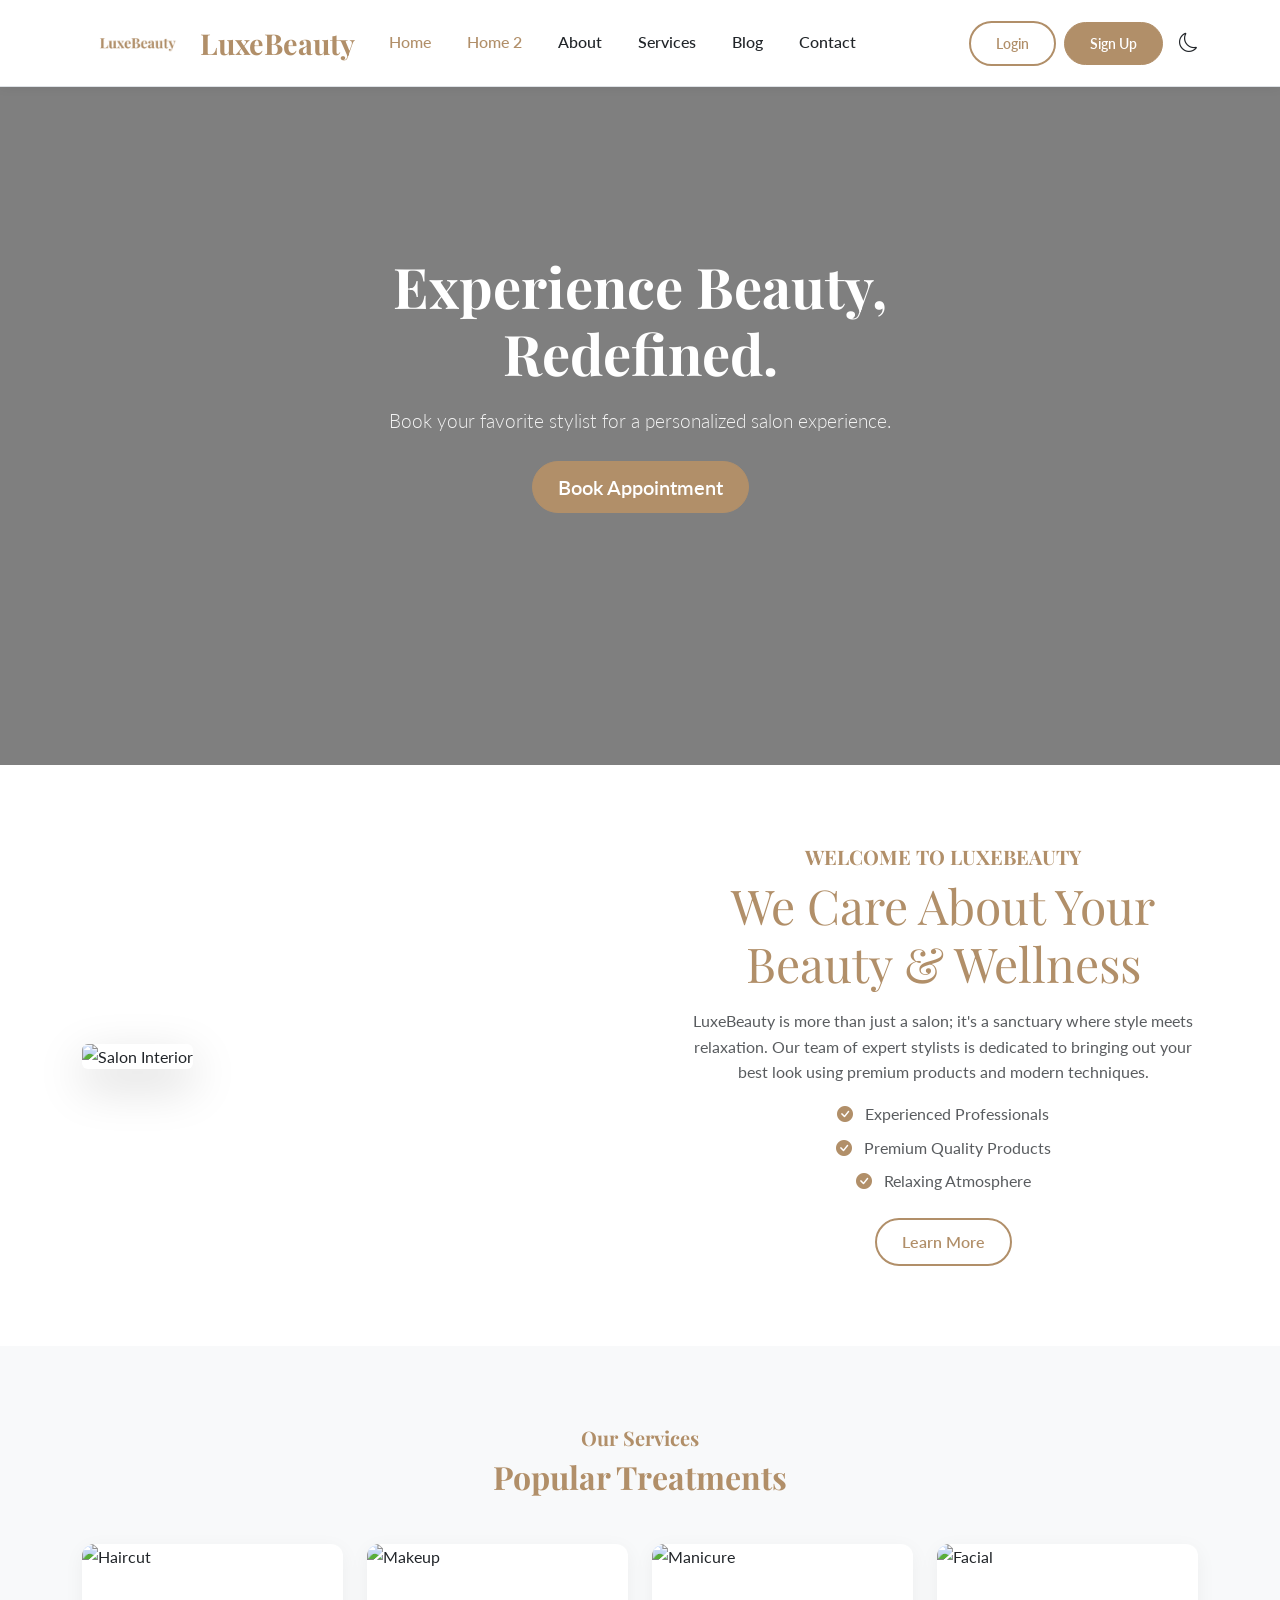
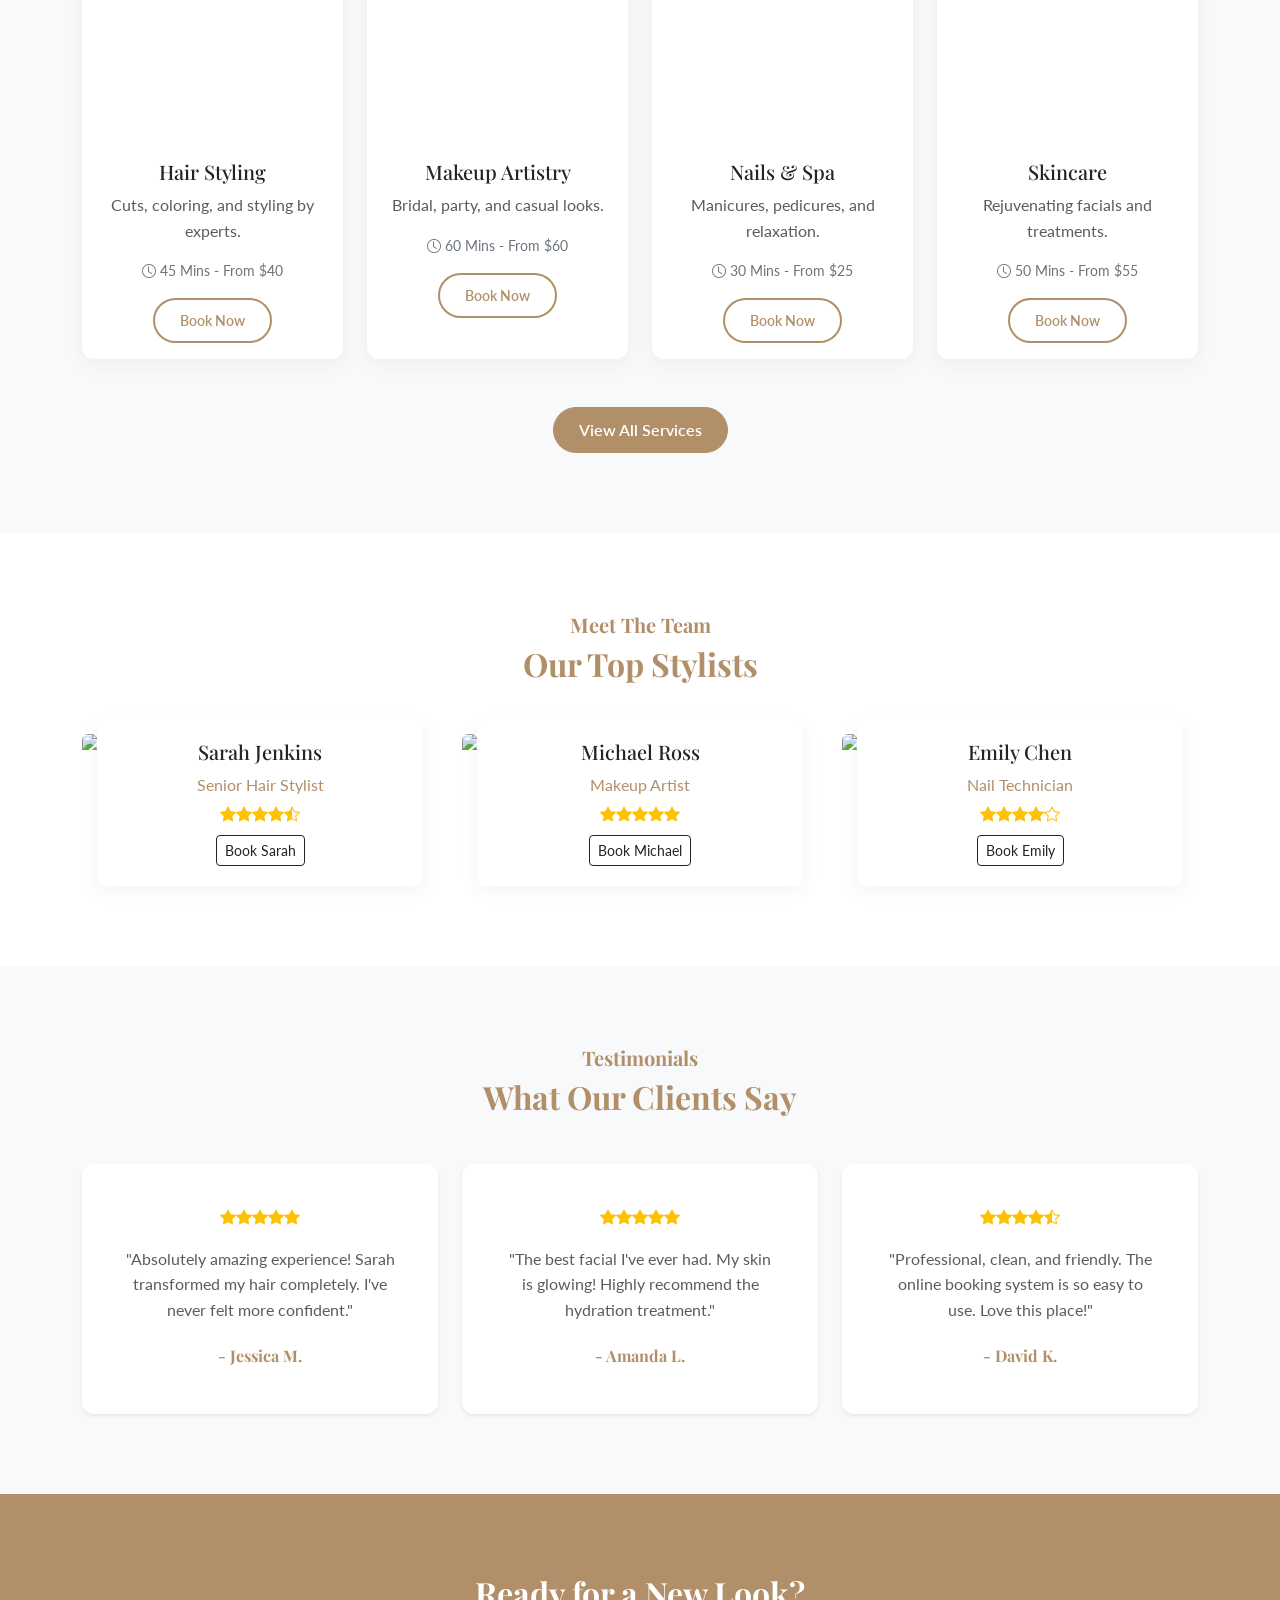
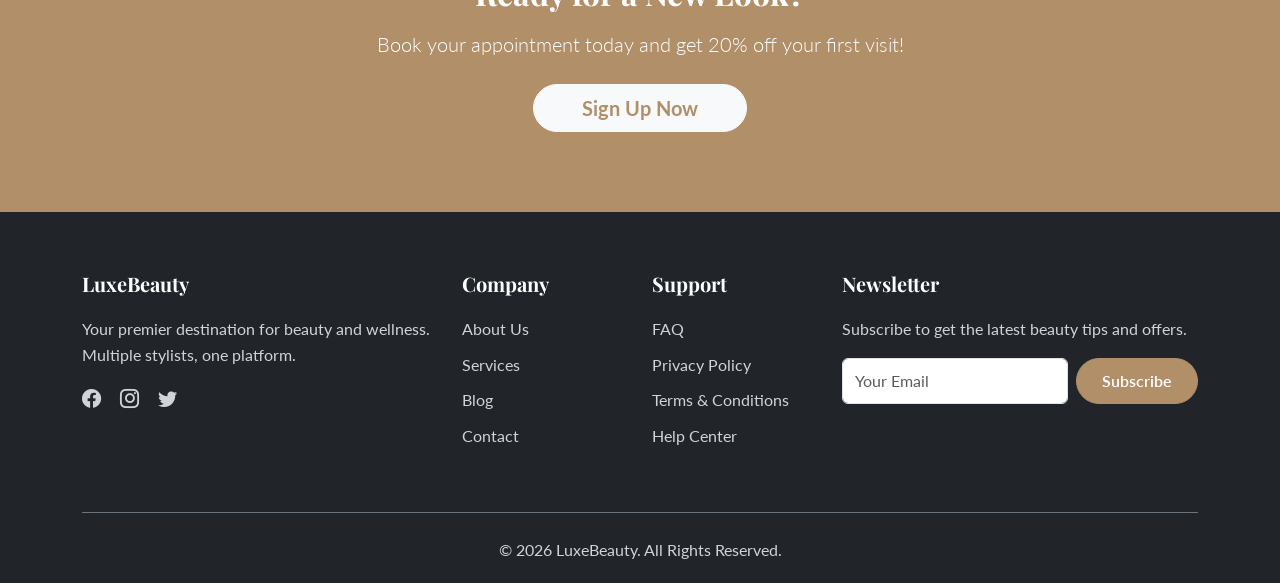
==== index.html @ 9645aebc "Initial commit" ====
<!DOCTYPE html>
<html lang="en">

<head>
    <meta charset="UTF-8">
    <meta name="viewport" content="width=device-width, initial-scale=1.0">
    <title>LuxeBeauty - Modern Salon & Multi-Stylist Platform</title>
    <!-- Bootstrap 5 CSS -->
    <link href="https://cdn.jsdelivr.net/npm/bootstrap@5.3.0/dist/css/bootstrap.min.css" rel="stylesheet">
    <!-- Bootstrap Icons -->
    <link rel="stylesheet" href="https://cdn.jsdelivr.net/npm/bootstrap-icons@1.10.5/font/bootstrap-icons.css">
    <!-- Google Fonts -->
    <link
        href="https://fonts.googleapis.com/css2?family=Lato:wght@300;400;700&family=Playfair+Display:wght@400;700&display=swap"
        rel="stylesheet">
    <link rel="icon" href="assets/images/logo.png" type="image/png">
    <!-- Custom CSS -->
    <link rel="stylesheet" href="assets/css/style.css">
</head>

<body>

    <!-- Header -->
    <header>
        <nav class="navbar navbar-expand-lg fixed-top bg-white border-bottom">
            <div class="container">
                <a class="navbar-brand d-flex align-items-center" href="index.html">
                    <img src="assets/images/logo.png" alt="LuxeBeauty" height="40" class="me-2">
                    <span>LuxeBeauty</span>
                </a>
                <button class="navbar-toggler ms-auto" type="button" data-bs-toggle="offcanvas"
                    data-bs-target="#offcanvasNavbar" aria-controls="offcanvasNavbar">
                    <span class="navbar-toggler-icon"></span>
                </button>
                <div class="offcanvas offcanvas-end" tabindex="-1" id="offcanvasNavbar"
                    aria-labelledby="offcanvasNavbarLabel">
                    <div class="offcanvas-header">
                        <h5 class="offcanvas-title" id="offcanvasNavbarLabel">Menu</h5>
                        <button type="button" class="btn-close" data-bs-dismiss="offcanvas" aria-label="Close"></button>
                    </div>
                    <div class="offcanvas-body">
                        <ul class="navbar-nav me-auto mb-2 mb-lg-0">
                            <li class="nav-item"><a class="nav-link active" href="index.html">Home</a></li>
                            <li class="nav-item"><a class="nav-link active" href="home-2.html">Home 2</a></li>

                            <li class="nav-item"><a class="nav-link" href="about.html">About</a></li>
                            <li class="nav-item"><a class="nav-link" href="services.html">Services</a></li>
                            <li class="nav-item"><a class="nav-link" href="blog.html">Blog</a></li>
                            <li class="nav-item"><a class="nav-link" href="contact.html">Contact</a></li>
                        </ul>
                        <div class="d-flex align-items-center">
                            <a href="login.html" class="btn btn-outline-custom me-2 btn-sm">Login</a>
                            <a href="register.html" class="btn btn-primary-custom btn-sm">Sign Up</a>
                            <div class="theme-switch ms-3" title="Toggle Theme">
                                <i class="bi bi-moon"></i>
                            </div>
                        </div>
                    </div>
                </div>
            </div>
        </nav>
    </header>

    <!-- Hero Section -->
    <section class="hero d-flex align-items-center">
        <div class="container hero-content text-center">
            <h1>Experience Beauty, <br> Redefined.</h1>
            <p class="lead mb-4">Book your favorite stylist for a personalized salon experience.</p>
            <a href="services.html" class="btn btn-primary-custom btn-lg">Book Appointment</a>
        </div>
    </section>

    <!-- Intro Section -->
    <section class="section-padding">
        <div class="container">
            <div class="row align-items-center">
                <div class="col-lg-6 mb-4 mb-lg-0">
                    <img src="https://images.unsplash.com/photo-1560066984-138dadb4c035?ixlib=rb-4.0.3&auto=format&fit=crop&w=800&q=80"
                        alt="Salon Interior" class="img-fluid rounded shadow-lg">
                </div>
                <div class="col-lg-6 ps-lg-5 text-center">
                    <h5 class="text-uppercase text-primary-custom letter-spacing-2">Welcome to LuxeBeauty</h5>
                    <h2 class="display-5 mb-3">We Care About Your Beauty & Wellness</h2>
                    <p class="text-muted">LuxeBeauty is more than just a salon; it's a sanctuary where style meets
                        relaxation. Our team of expert stylists is dedicated to bringing out your best look using
                        premium products and modern techniques.</p>
                    <ul class="list-unstyled text-muted mb-4">
                        <li class="mb-2"><i class="bi bi-check-circle-fill text-primary-custom me-2"></i> Experienced
                            Professionals</li>
                        <li class="mb-2"><i class="bi bi-check-circle-fill text-primary-custom me-2"></i> Premium
                            Quality Products</li>
                        <li class="mb-2"><i class="bi bi-check-circle-fill text-primary-custom me-2"></i> Relaxing
                            Atmosphere</li>
                    </ul>
                    <a href="about.html" class="btn btn-outline-custom">Learn More</a>
                </div>
            </div>
        </div>
    </section>

    <!-- Popular Services -->
    <section class="section-padding bg-light">
        <div class="container">
            <div class="text-center mb-5">
                <h5 class="text-primary-custom">Our Services</h5>
                <h2>Popular Treatments</h2>
            </div>
            <div class="row g-4">
                <!-- Service 1 -->
                <div class="col-md-6 col-lg-3">
                    <div class="card h-100">
                        <img src="https://images.unsplash.com/photo-1562322140-8baeececf3df?ixlib=rb-4.0.3&auto=format&fit=crop&w=600&q=80"
                            class="card-img-top service-card-img" alt="Haircut">
                        <div class="card-body text-center">
                            <h4 class="card-title h5">Hair Styling</h4>
                            <p class="card-text text-muted">Cuts, coloring, and styling by experts.</p>
                            <p class="service-duration"><i class="bi bi-clock"></i> 45 Mins - From $40</p>
                            <a href="service-details.html" class="btn btn-sm btn-outline-custom">Book Now</a>
                        </div>
                    </div>
                </div>
                <!-- Service 2 -->
                <div class="col-md-6 col-lg-3">
                    <div class="card h-100">
                        <img src="https://images.unsplash.com/photo-1487412912498-0447578fcca8?ixlib=rb-4.0.3&auto=format&fit=crop&w=600&q=80"
                            class="card-img-top service-card-img" alt="Makeup">
                        <div class="card-body text-center">
                            <h4 class="card-title h5">Makeup Artistry</h4>
                            <p class="card-text text-muted">Bridal, party, and casual looks.</p>
                            <p class="service-duration"><i class="bi bi-clock"></i> 60 Mins - From $60</p>
                            <a href="service-details.html" class="btn btn-sm btn-outline-custom">Book Now</a>
                        </div>
                    </div>
                </div>
                <!-- Service 3 -->
                <div class="col-md-6 col-lg-3">
                    <div class="card h-100">
                        <img src="https://images.unsplash.com/photo-1610992015732-2449b76344bc?ixlib=rb-4.0.3&auto=format&fit=crop&w=600&q=80"
                            class="card-img-top service-card-img" alt="Manicure">
                        <div class="card-body text-center">
                            <h4 class="card-title h5">Nails & Spa</h4>
                            <p class="card-text text-muted">Manicures, pedicures, and relaxation.</p>
                            <p class="service-duration"><i class="bi bi-clock"></i> 30 Mins - From $25</p>
                            <a href="service-details.html" class="btn btn-sm btn-outline-custom">Book Now</a>
                        </div>
                    </div>
                </div>
                <!-- Service 4 -->
                <div class="col-md-6 col-lg-3">
                    <div class="card h-100">
                        <img src="https://images.unsplash.com/photo-1570172619644-dfd03ed5d881?ixlib=rb-4.0.3&auto=format&fit=crop&w=600&q=80"
                            class="card-img-top service-card-img" alt="Facial">
                        <div class="card-body text-center">
                            <h4 class="card-title h5">Skincare</h4>
                            <p class="card-text text-muted">Rejuvenating facials and treatments.</p>
                            <p class="service-duration"><i class="bi bi-clock"></i> 50 Mins - From $55</p>
                            <a href="service-details.html" class="btn btn-sm btn-outline-custom">Book Now</a>
                        </div>
                    </div>
                </div>
            </div>
            <div class="text-center mt-5">
                <a href="services.html" class="btn btn-primary-custom">View All Services</a>
            </div>
        </div>
    </section>

    <!-- Featured Stylists -->
    <section class="section-padding">
        <div class="container">
            <div class="text-center mb-5">
                <h5 class="text-primary-custom">Meet The Team</h5>
                <h2>Our Top Stylists</h2>
            </div>
            <div class="row g-4">
                <!-- Stylist 1 -->
                <div class="col-md-6 col-lg-4">
                    <div class="stylist-card">
                        <img src="https://images.unsplash.com/photo-1580618672591-eb180b1a973f?ixlib=rb-4.0.3&auto=format&fit=crop&w=600&q=80"
                            alt="Stylist 1" class="rounded">
                        <div class="stylist-overlay text-center">
                            <h4 class="h5">Sarah Jenkins</h4>
                            <p class="text-primary-custom mb-1">Senior Hair Stylist</p>
                            <div class="mb-2 text-warning">
                                <i class="bi bi-star-fill"></i><i class="bi bi-star-fill"></i><i
                                    class="bi bi-star-fill"></i><i class="bi bi-star-fill"></i><i
                                    class="bi bi-star-half"></i>
                            </div>
                            <a href="service-details.html" class="btn btn-sm btn-outline-dark">Book Sarah</a>
                        </div>
                    </div>
                </div>
                <!-- Stylist 2 -->
                <div class="col-md-6 col-lg-4">
                    <div class="stylist-card">
                        <img src="https://images.unsplash.com/photo-1595152772835-219674b2a8a6?ixlib=rb-4.0.3&auto=format&fit=crop&w=600&q=80"
                            alt="Stylist 2" class="rounded">
                        <div class="stylist-overlay text-center">
                            <h4 class="h5">Michael Ross</h4>
                            <p class="text-primary-custom mb-1">Makeup Artist</p>
                            <div class="mb-2 text-warning">
                                <i class="bi bi-star-fill"></i><i class="bi bi-star-fill"></i><i
                                    class="bi bi-star-fill"></i><i class="bi bi-star-fill"></i><i
                                    class="bi bi-star-fill"></i>
                            </div>
                            <a href="service-details.html" class="btn btn-sm btn-outline-dark">Book Michael</a>
                        </div>
                    </div>
                </div>
                <!-- Stylist 3 -->
                <div class="col-md-6 col-lg-4">
                    <div class="stylist-card">
                        <img src="https://images.unsplash.com/photo-1573496359142-b8d87734a5a2?ixlib=rb-4.0.3&auto=format&fit=crop&w=600&q=80"
                            alt="Stylist 3" class="rounded">
                        <div class="stylist-overlay text-center">
                            <h4 class="h5">Emily Chen</h4>
                            <p class="text-primary-custom mb-1">Nail Technician</p>
                            <div class="mb-2 text-warning">
                                <i class="bi bi-star-fill"></i><i class="bi bi-star-fill"></i><i
                                    class="bi bi-star-fill"></i><i class="bi bi-star-fill"></i><i
                                    class="bi bi-star"></i>
                            </div>
                            <a href="service-details.html" class="btn btn-sm btn-outline-dark">Book Emily</a>
                        </div>
                    </div>
                </div>
            </div>
        </div>
    </section>

    <!-- Testimonials Section -->
    <section class="section-padding bg-light">
        <div class="container">
            <div class="text-center mb-5">
                <h5 class="text-primary-custom">Testimonials</h5>
                <h2>What Our Clients Say</h2>
            </div>
            <div class="row g-4 justify-content-center">
                <div class="col-md-4">
                    <div class="card p-4 h-100 text-center border-0 shadow-sm">
                        <div class="card-body">
                            <div class="mb-3 text-warning">
                                <i class="bi bi-star-fill"></i><i class="bi bi-star-fill"></i><i
                                    class="bi bi-star-fill"></i><i class="bi bi-star-fill"></i><i
                                    class="bi bi-star-fill"></i>
                            </div>
                            <p class="card-text text-muted mb-4">"Absolutely amazing experience! Sarah transformed my
                                hair completely. I've never felt more confident."</p>
                            <h6 class="fw-bold">- Jessica M.</h6>
                        </div>
                    </div>
                </div>
                <div class="col-md-4">
                    <div class="card p-4 h-100 text-center border-0 shadow-sm">
                        <div class="card-body">
                            <div class="mb-3 text-warning">
                                <i class="bi bi-star-fill"></i><i class="bi bi-star-fill"></i><i
                                    class="bi bi-star-fill"></i><i class="bi bi-star-fill"></i><i
                                    class="bi bi-star-fill"></i>
                            </div>
                            <p class="card-text text-muted mb-4">"The best facial I've ever had. My skin is glowing!
                                Highly recommend the hydration treatment."</p>
                            <h6 class="fw-bold">- Amanda L.</h6>
                        </div>
                    </div>
                </div>
                <div class="col-md-4">
                    <div class="card p-4 h-100 text-center border-0 shadow-sm">
                        <div class="card-body">
                            <div class="mb-3 text-warning">
                                <i class="bi bi-star-fill"></i><i class="bi bi-star-fill"></i><i
                                    class="bi bi-star-fill"></i><i class="bi bi-star-fill"></i><i
                                    class="bi bi-star-half"></i>
                            </div>
                            <p class="card-text text-muted mb-4">"Professional, clean, and friendly. The online booking
                                system is so easy to use. Love this place!"</p>
                            <h6 class="fw-bold">- David K.</h6>
                        </div>
                    </div>
                </div>
            </div>
        </div>
    </section>

    <!-- Call to Action -->
    <section class="section-padding bg-primary-custom text-white text-center">
        <div class="container">
            <h2 class="mb-3 text-white">Ready for a New Look?</h2>
            <p class="lead mb-4">Book your appointment today and get 20% off your first visit!</p>
            <a href="register.html" class="btn btn-light btn-lg rounded-pill px-5 text-primary-custom fw-bold">Sign Up
                Now</a>
        </div>
    </section>

    <!-- Footer -->
    <footer>
        <div class="container">
            <div class="row g-4">
                <div class="col-lg-4 col-md-6">
                    <h5 class="text-white">LuxeBeauty</h5>
                    <p>Your premier destination for beauty and wellness. Multiple stylists, one platform.</p>
                    <div class="social-icons mt-3">
                        <a href="#"><i class="bi bi-facebook"></i></a>
                        <a href="#"><i class="bi bi-instagram"></i></a>
                        <a href="#"><i class="bi bi-twitter"></i></a>
                    </div>
                </div>
                <div class="col-lg-2 col-md-6">
                    <h5 class="text-white">Company</h5>
                    <ul class="list-unstyled">
                        <li><a href="about.html">About Us</a></li>
                        <li><a href="services.html">Services</a></li>
                        <li><a href="blog.html">Blog</a></li>
                        <li><a href="contact.html">Contact</a></li>
                    </ul>
                </div>
                <div class="col-lg-2 col-md-6">
                    <h5 class="text-white">Support</h5>
                    <ul class="list-unstyled">
                        <li><a href="#">FAQ</a></li>
                        <li><a href="#">Privacy Policy</a></li>
                        <li><a href="#">Terms & Conditions</a></li>
                        <li><a href="#">Help Center</a></li>
                    </ul>
                </div>
                <div class="col-lg-4 col-md-6">
                    <h5 class="text-white">Newsletter</h5>
                    <p>Subscribe to get the latest beauty tips and offers.</p>
                    <form class="d-flex mt-3">
                        <input type="email" class="form-control me-2" placeholder="Your Email">
                        <button class="btn btn-primary-custom" type="submit">Subscribe</button>
                    </form>
                </div>
            </div>
            <div class="text-center mt-5 pt-4 border-top border-secondary">
                <p class="mb-0">&copy; 2026 LuxeBeauty. All Rights Reserved.</p>
            </div>
        </div>
    </footer>

    <!-- Bootstrap 5 JS Bundle -->
    <script src="https://cdn.jsdelivr.net/npm/bootstrap@5.3.0/dist/js/bootstrap.bundle.min.js"></script>
    <!-- Custom JS -->
    <script src="assets/js/main.js"></script>
</body>

</html>
---- assets/css/style.css ----
/* 
 * Beauty Salon - Multi-Stylist Website
 * Main Stylesheet
 * Colors: Primary #B18F69, Secondary #212529, Tertiary #F8F9FA
 */

:root {
    --primary-color: #B18F69;
    --primary-hover: #9c7b56;
    --secondary-color: #212529;
    --tertiary-color: #F8F9FA;
    --light-text: #f8f9fa;
    --dark-text: #212529;
    --body-bg: #ffffff;
    --card-bg: #ffffff;
    --border-color: #e9ecef;

    --font-heading: 'Playfair Display', serif;
    --font-body: 'Lato', sans-serif;

    --box-shadow: 0 5px 20px rgba(0, 0, 0, 0.05);
    --transition: all 0.3s ease;
}


[data-theme="dark"] {
    --secondary-color: #f8f9fa;
    /* Invert for text in dark mode if needed, or keep specific */
    --body-bg: #1a1a1a;
    --card-bg: #2c2c2c;
    --dark-text: #f8f9fa;
    --tertiary-color: #2c2c2c;
    --border-color: #444;
}

[data-theme="dark"] .navbar {
    background-color: var(--body-bg) !important;
    border-color: var(--border-color) !important;
}

[data-theme="dark"] .text-muted {
    color: #adb5bd !important;
}

[data-theme="dark"] .bg-light {
    background-color: #2c2c2c !important;
}

[data-theme="dark"] .btn-outline-dark {
    color: #f8f9fa;
    border-color: #f8f9fa;
}

[data-theme="dark"] .btn-outline-dark:hover {
    background-color: #f8f9fa;
    color: #212529;
}

[data-theme="dark"] .card {
    background-color: #2c2c2c;
    border: 1px solid #444;
}

[data-theme="dark"] .badge.bg-light {
    background-color: #444 !important;
    color: #f8f9fa !important;
}

[data-theme="dark"] .nav-pills .nav-link:not(.active) {
    color: #f8f9fa;
}

[data-theme="dark"] .text-dark {
    color: #f8f9fa !important;
}


/* General Reset & Typography */
body {
    font-family: var(--font-body);
    color: var(--dark-text);
    background-color: var(--body-bg);
    line-height: 1.6;
    transition: var(--transition);
}

h1,
h2,
h3,
h4,
h5,
h6 {
    font-family: var(--font-heading);
    color: var(--primary-color);
    font-weight: 700;
}

a {
    text-decoration: none;
    color: inherit;
    transition: var(--transition);
}

a:hover {
    color: var(--primary-color);
}

/* Helper Classes */
.cursor-pointer {
    cursor: pointer;
}

.text-primary-custom {
    color: var(--primary-color) !important;
}

.bg-primary-custom {
    background-color: var(--primary-color) !important;
    color: white;
}

.btn-primary-custom {
    background-color: var(--primary-color);
    border-color: var(--primary-color);
    color: white;
    padding: 10px 25px;
    border-radius: 50px;
    /* Pill shape */
    font-weight: 600;
}

.btn-primary-custom:hover {
    background-color: var(--primary-hover);
    border-color: var(--primary-hover);
    color: white;
}

.btn-outline-custom {
    border: 2px solid var(--primary-color);
    color: var(--primary-color);
    padding: 10px 25px;
    border-radius: 50px;
    font-weight: 600;
    background: transparent;
}

.btn-outline-custom:hover {
    background-color: var(--primary-color);
    color: white;
}

.section-padding {
    padding: 80px 0;
}

.card {
    border: none;
    background-color: var(--card-bg);
    box-shadow: var(--box-shadow);
    transition: var(--transition);
    border-radius: 12px;
    overflow: hidden;
}

.card:hover {
    transform: translateY(-5px);
}

/* Header & Navbar */
.navbar {
    background-color: var(--body-bg);
    box-shadow: 0 2px 10px rgba(0, 0, 0, 0.05);
    padding: 15px 0;
}

.navbar-brand {
    font-family: var(--font-heading);
    font-size: 1.8rem;
    font-weight: bold;
    color: var(--primary-color) !important;
}

.nav-link {
    font-weight: 500;
    color: var(--dark-text) !important;
    margin: 0 10px;
}

.nav-link:hover,
.nav-link.active {
    color: var(--primary-color) !important;
}

/* Theme Toggle */
.theme-switch {
    cursor: pointer;
    font-size: 1.2rem;
    margin-left: 15px;
    color: var(--dark-text);
}

/* Hero Section */
.hero {
    position: relative;
    background: url('../images/hero-bg-placeholder.jpg') no-repeat center center/cover;
    height: 85vh;
    /* Large hero */
    display: flex;
    align-items: center;
    color: white;
}

.hero::before {
    content: '';
    position: absolute;
    top: 0;
    left: 0;
    right: 0;
    bottom: 0;
    background: rgba(0, 0, 0, 0.5);
    /* Overlay */
}

.hero-content {
    position: relative;
    z-index: 1;
}

.hero h1 {
    color: white;
    font-size: 3.5rem;
    margin-bottom: 20px;
}

.hero p {
    font-size: 1.2rem;
    margin-bottom: 30px;
    opacity: 0.9;
}

/* Services Section */
.service-card-img {
    height: 200px;
    object-fit: cover;
}

.service-duration {
    font-size: 0.9rem;
    color: #6c757d;
}

/* Stylist Card */
.stylist-card img {
    height: 300px;
    object-fit: cover;
    width: 100%;
}

.stylist-overlay {
    background: var(--body-bg);
    padding: 20px;
    text-align: center;
    margin-top: -40px;
    margin-left: 15px;
    margin-right: 15px;
    position: relative;
    border-radius: 8px;
    box-shadow: var(--box-shadow);
}

/* Footer */
footer {
    background-color: #212529;
    /* Always dark for footer */
    color: #ced4da;
    padding-top: 60px;
    padding-bottom: 20px;
}

footer h5 {
    color: white;
    margin-bottom: 20px;
}

footer a {
    color: #ced4da;
    margin-bottom: 10px;
    display: block;
}

footer a:hover {
    color: var(--primary-color);
    text-decoration: none;
}

.social-icons a {
    display: inline-block;
    margin-right: 15px;
    font-size: 1.2rem;
}

/* Dashboard Sidebar */
#sidebar-wrapper {
    min-height: 100vh;
    margin-left: -15rem;
    transition: margin .25s ease-out;
    background: var(--secondary-color);
    /* Dark Sidebar */
}

#sidebar-wrapper .sidebar-heading {
    padding: 0.875rem 1.25rem;
    font-size: 1.2rem;
    color: white;
    font-family: var(--font-heading);
}

#sidebar-wrapper .list-group-item {
    background-color: transparent;
    border: none;
    color: rgba(255, 255, 255, 0.7);
}

#sidebar-wrapper .list-group-item:hover,
#sidebar-wrapper .list-group-item.active {
    color: white;
    background-color: rgba(255, 255, 255, 0.1);
}

#page-content-wrapper {
    min-width: 100vw;
}

body.sb-sidenav-toggled #sidebar-wrapper {
    margin-left: 0;
}

@media (min-width: 768px) {
    #sidebar-wrapper {
        margin-left: 0;
    }

    #page-content-wrapper {
        min-width: 0;
        width: 100%;
    }

    body.sb-sidenav-toggled #sidebar-wrapper {
        margin-left: -15rem;
    }
}

/* Responsive */
@media (max-width: 768px) {
    .hero h1 {
        font-size: 2.5rem;
    }

    .section-padding {
        padding: 50px 0;
    }
}
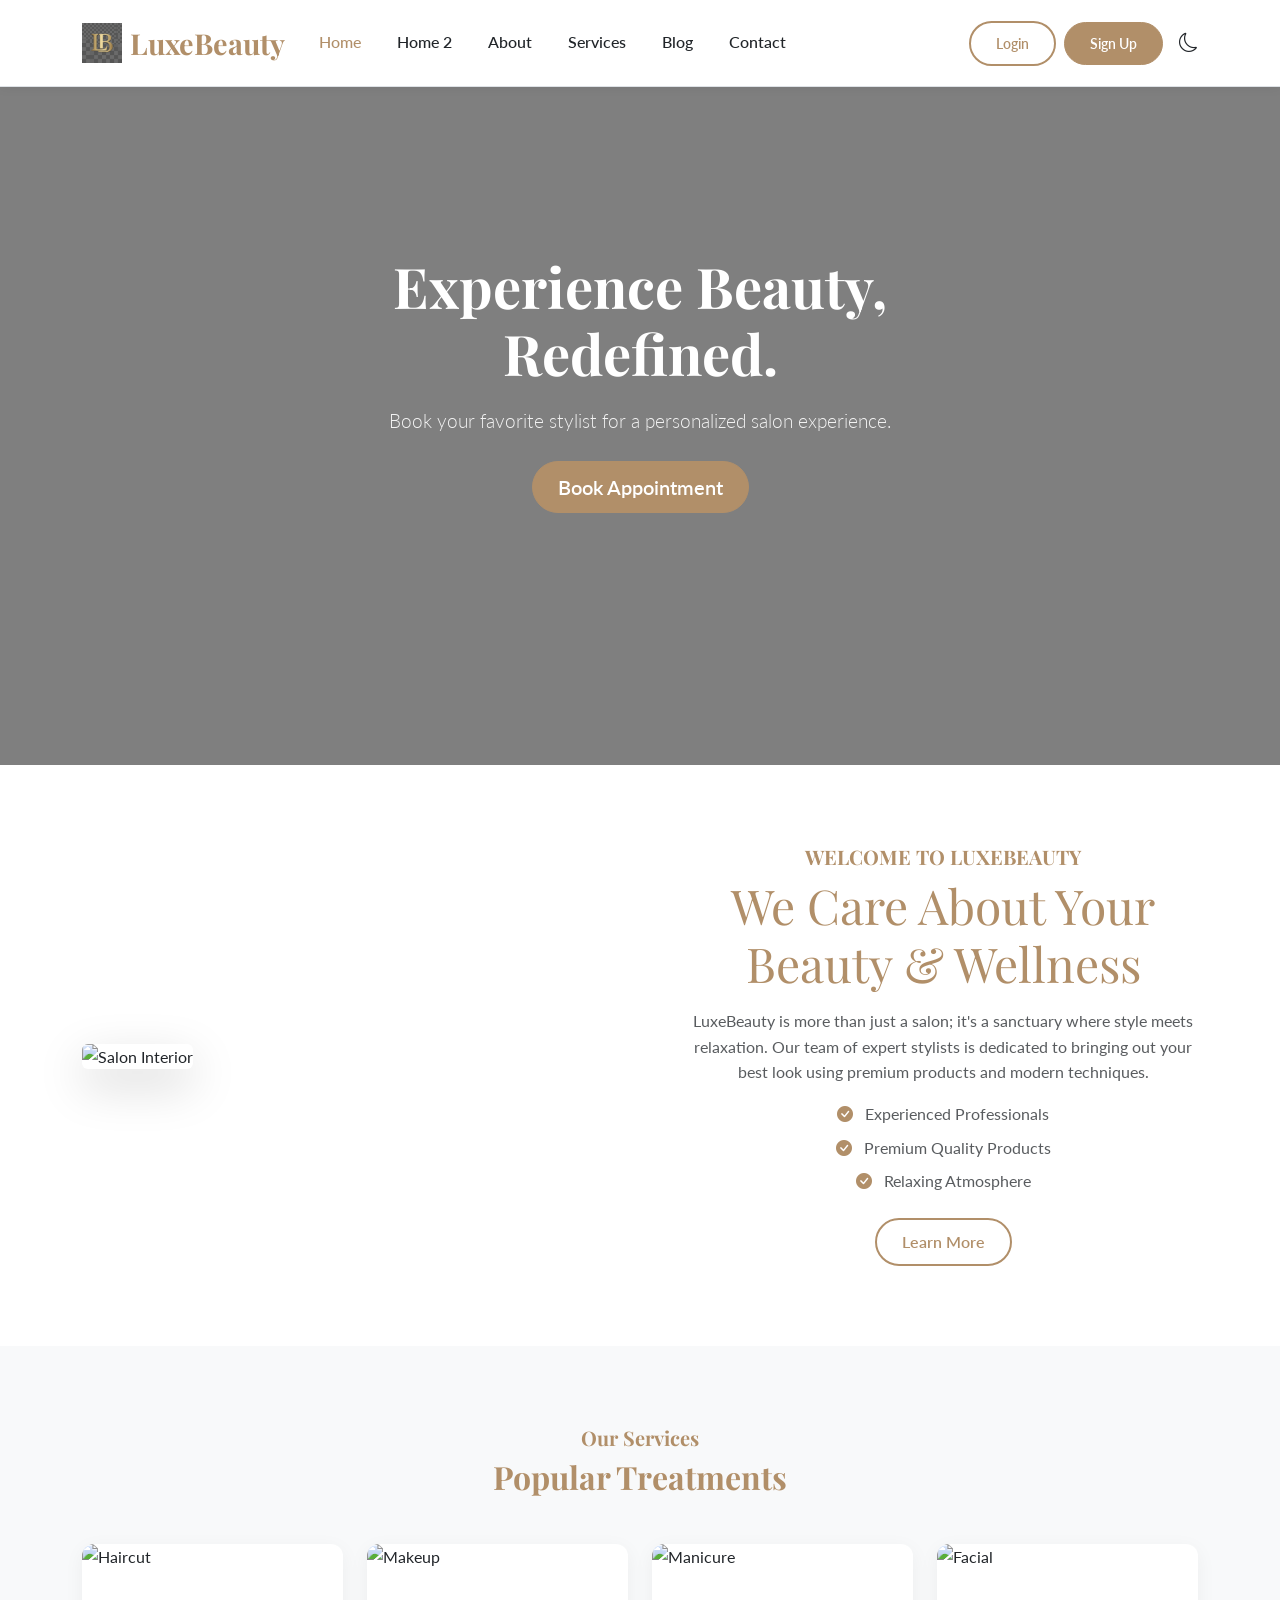
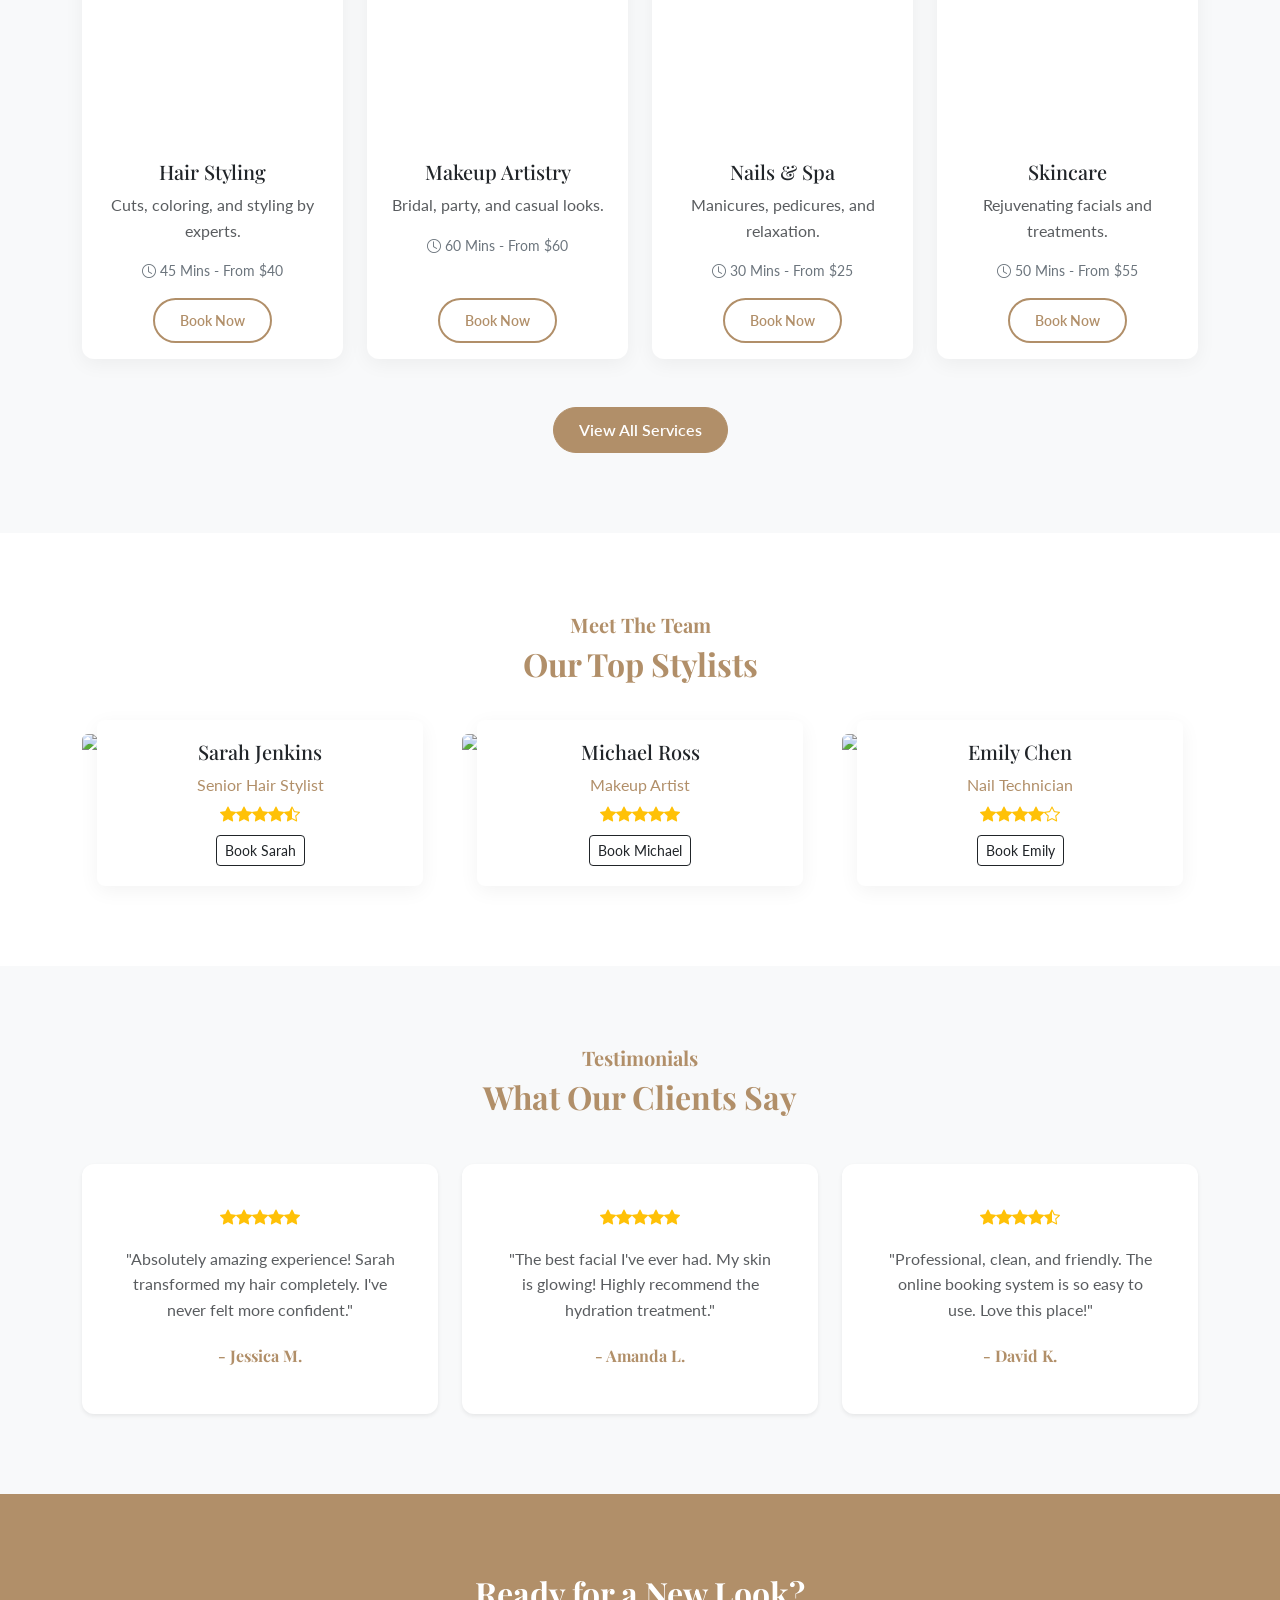
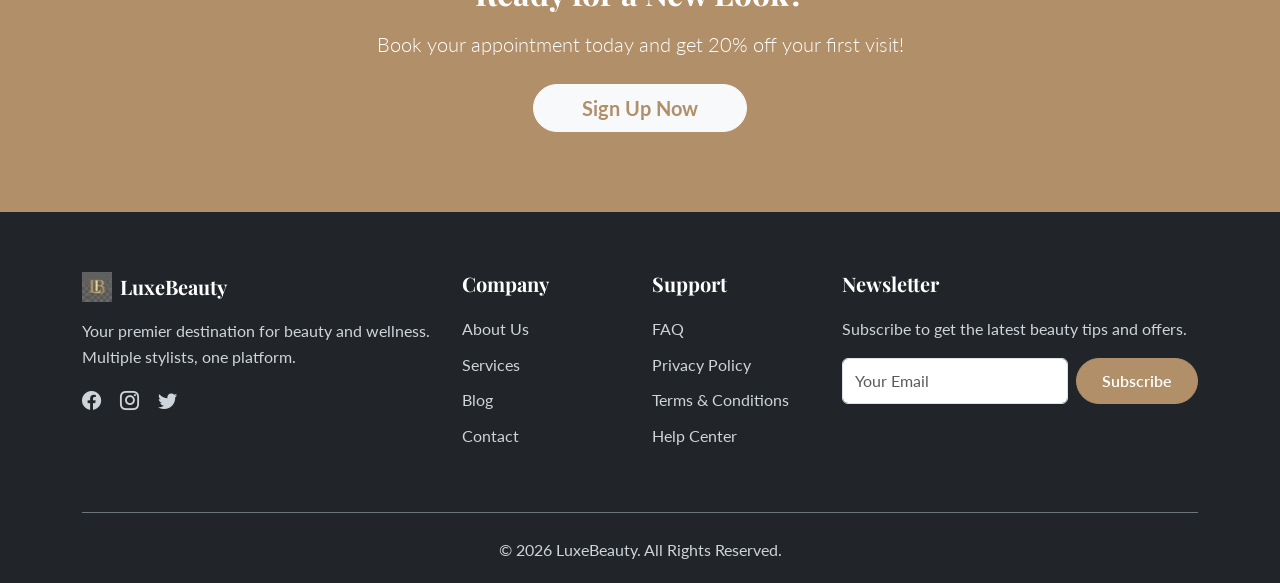
==== commit 21aff609: "Complete website with dark mode fixes, alignment improvements, and valid image links" ====
--- a/index.html
+++ b/index.html
@@ -13,7 +13,7 @@
     <link
         href="https://fonts.googleapis.com/css2?family=Lato:wght@300;400;700&family=Playfair+Display:wght@400;700&display=swap"
         rel="stylesheet">
-    <link rel="icon" href="assets/images/logo.png" type="image/png">
+    <link rel="icon" href="assets/images/favicon.png" type="image/png">
     <!-- Custom CSS -->
     <link rel="stylesheet" href="assets/css/style.css">
 </head>
@@ -40,9 +40,8 @@
                     </div>
                     <div class="offcanvas-body">
                         <ul class="navbar-nav me-auto mb-2 mb-lg-0">
-                            <li class="nav-item"><a class="nav-link active" href="index.html">Home</a></li>
-                            <li class="nav-item"><a class="nav-link active" href="home-2.html">Home 2</a></li>
-
+                            <li class="nav-item"><a class="nav-link" href="index.html">Home</a></li>
+                            <li class="nav-item"><a class="nav-link" href="home-2.html">Home 2</a></li>
                             <li class="nav-item"><a class="nav-link" href="about.html">About</a></li>
                             <li class="nav-item"><a class="nav-link" href="services.html">Services</a></li>
                             <li class="nav-item"><a class="nav-link" href="blog.html">Blog</a></li>
@@ -297,7 +296,10 @@
         <div class="container">
             <div class="row g-4">
                 <div class="col-lg-4 col-md-6">
-                    <h5 class="text-white">LuxeBeauty</h5>
+                    <div class="d-flex align-items-center mb-3">
+                        <img src="assets/images/logo.png" alt="LuxeBeauty" height="30" class="me-2">
+                        <h5 class="text-white mb-0">LuxeBeauty</h5>
+                    </div>
                     <p>Your premier destination for beauty and wellness. Multiple stylists, one platform.</p>
                     <div class="social-icons mt-3">
                         <a href="#"><i class="bi bi-facebook"></i></a>
@@ -344,4 +346,4 @@
     <script src="assets/js/main.js"></script>
 </body>
 
-</html>+</html>
--- a/assets/css/style.css
+++ b/assets/css/style.css
@@ -25,7 +25,6 @@
 
 [data-theme="dark"] {
     --secondary-color: #f8f9fa;
-    /* Invert for text in dark mode if needed, or keep specific */
     --body-bg: #1a1a1a;
     --card-bg: #2c2c2c;
     --dark-text: #f8f9fa;
@@ -33,16 +32,51 @@
     --border-color: #444;
 }
 
+[data-theme="dark"] h1,
+[data-theme="dark"] h2,
+[data-theme="dark"] h3,
+[data-theme="dark"] h4,
+[data-theme="dark"] h5,
+[data-theme="dark"] h6 {
+    color: #f8f9fa !important;
+}
+
 [data-theme="dark"] .navbar {
     background-color: var(--body-bg) !important;
     border-color: var(--border-color) !important;
 }
 
+[data-theme="dark"] .navbar-toggler {
+    border-color: rgba(255, 255, 255, 0.3) !important;
+}
+
+[data-theme="dark"] .navbar-toggler-icon {
+    filter: invert(1) brightness(2);
+}
+
+[data-theme="dark"] .offcanvas {
+    background-color: var(--body-bg) !important;
+    color: var(--dark-text) !important;
+}
+
+[data-theme="dark"] .offcanvas .btn-close {
+    filter: invert(1) grayscale(100%) brightness(200%);
+}
+
+[data-theme="dark"] .offcanvas-body .nav-link:not(.active) {
+    color: #f8f9fa !important;
+}
+
+[data-theme="dark"] .offcanvas-body .theme-switch {
+    color: #f8f9fa !important;
+}
+
 [data-theme="dark"] .text-muted {
     color: #adb5bd !important;
 }
 
-[data-theme="dark"] .bg-light {
+[data-theme="dark"] .bg-light,
+[data-theme="dark"] .bg-white {
     background-color: #2c2c2c !important;
 }
 
@@ -70,8 +104,26 @@
     color: #f8f9fa;
 }
 
-[data-theme="dark"] .text-dark {
-    color: #f8f9fa !important;
+[data-theme="dark"] .text-dark,
+[data-theme="dark"] .form-label {
+    color: #f8f9fa !important;
+}
+
+[data-theme="dark"] .btn-light.text-dark {
+    color: #212529 !important;
+    text-align: center;
+    display: inline-block;
+}
+
+[data-theme="dark"] .card-title,
+[data-theme="dark"] .card-text,
+[data-theme="dark"] .card-body,
+[data-theme="dark"] .card-body .btn-link {
+    color: #f8f9fa !important;
+}
+
+.italic {
+    font-style: italic;
 }
 
 
@@ -160,6 +212,19 @@
     transition: var(--transition);
     border-radius: 12px;
     overflow: hidden;
+    display: flex;
+    flex-direction: column;
+}
+
+.card-body {
+    display: flex;
+    flex-direction: column;
+    flex-grow: 1;
+}
+
+.card-body .btn {
+    margin-top: auto;
+    align-self: center;
 }
 
 .card:hover {
@@ -180,10 +245,33 @@
     color: var(--primary-color) !important;
 }
 
+@media (max-width: 576px) {
+    .navbar-brand {
+        font-size: 1.4rem;
+    }
+}
+
+.navbar .container {
+    display: flex !important;
+    align-items: center !important;
+    flex-wrap: nowrap !important;
+}
+
 .nav-link {
     font-weight: 500;
     color: var(--dark-text) !important;
     margin: 0 10px;
+}
+
+.navbar-toggler {
+    padding: 0.25rem 0.5rem;
+    display: flex;
+    align-items: center;
+    justify-content: center;
+}
+
+.navbar-toggler:focus {
+    box-shadow: none;
 }
 
 .nav-link:hover,
@@ -359,4 +447,9 @@
     .section-padding {
         padding: 50px 0;
     }
+
+    section.mt-5 {
+        margin-top: 5.5rem !important;
+        /* Slightly more space to be safe */
+    }
 }
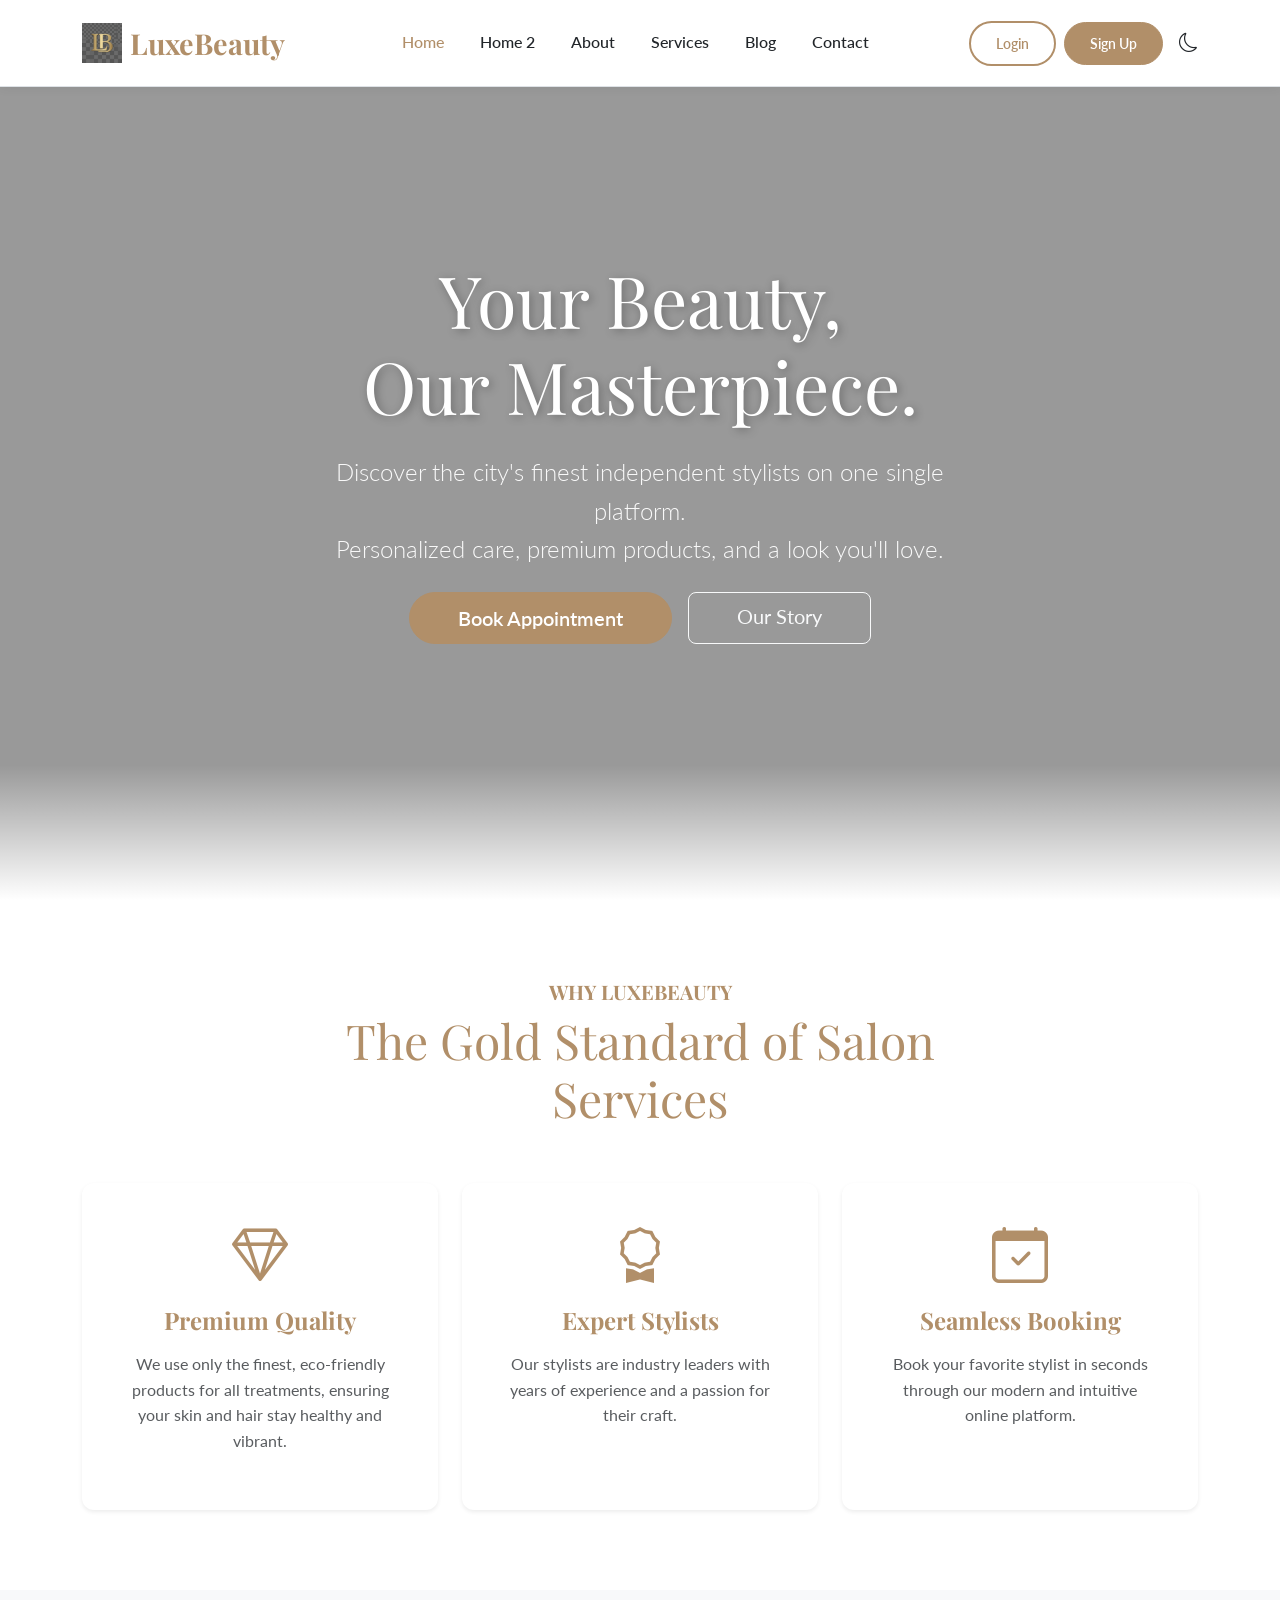
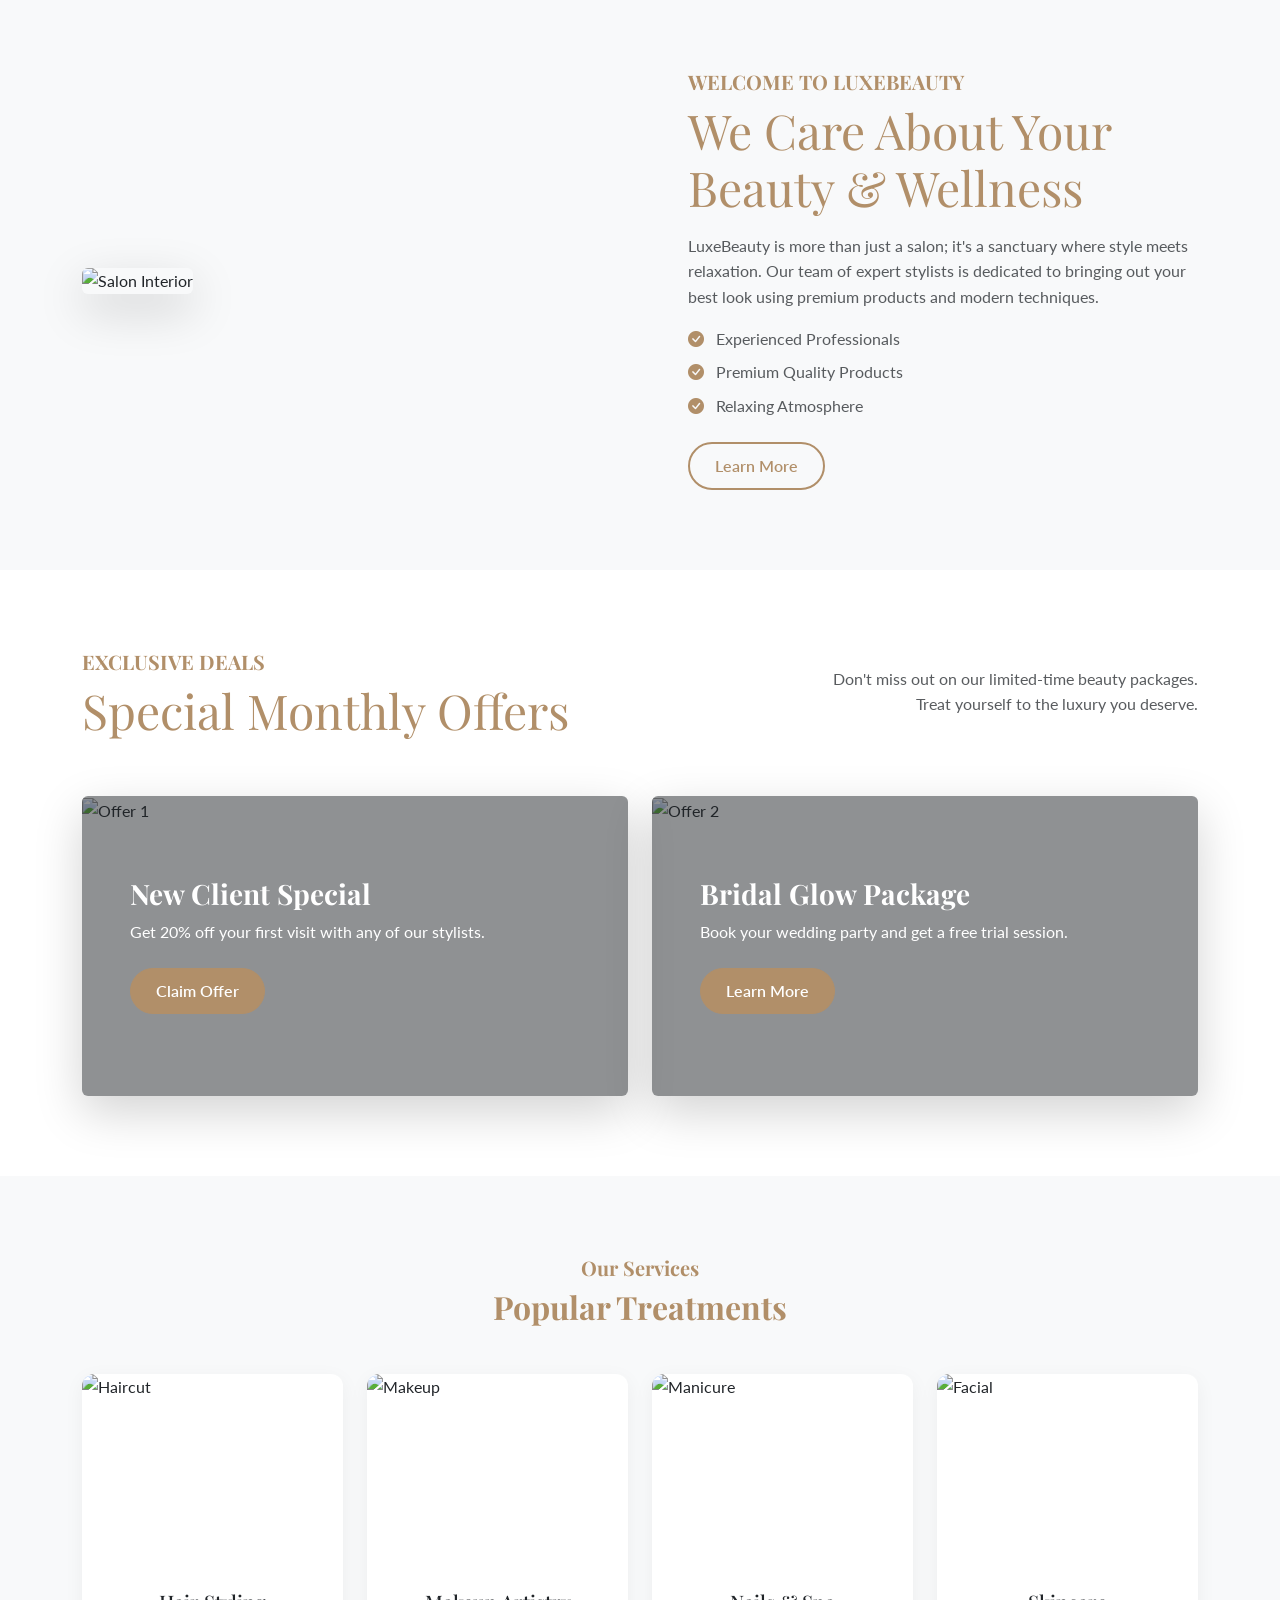
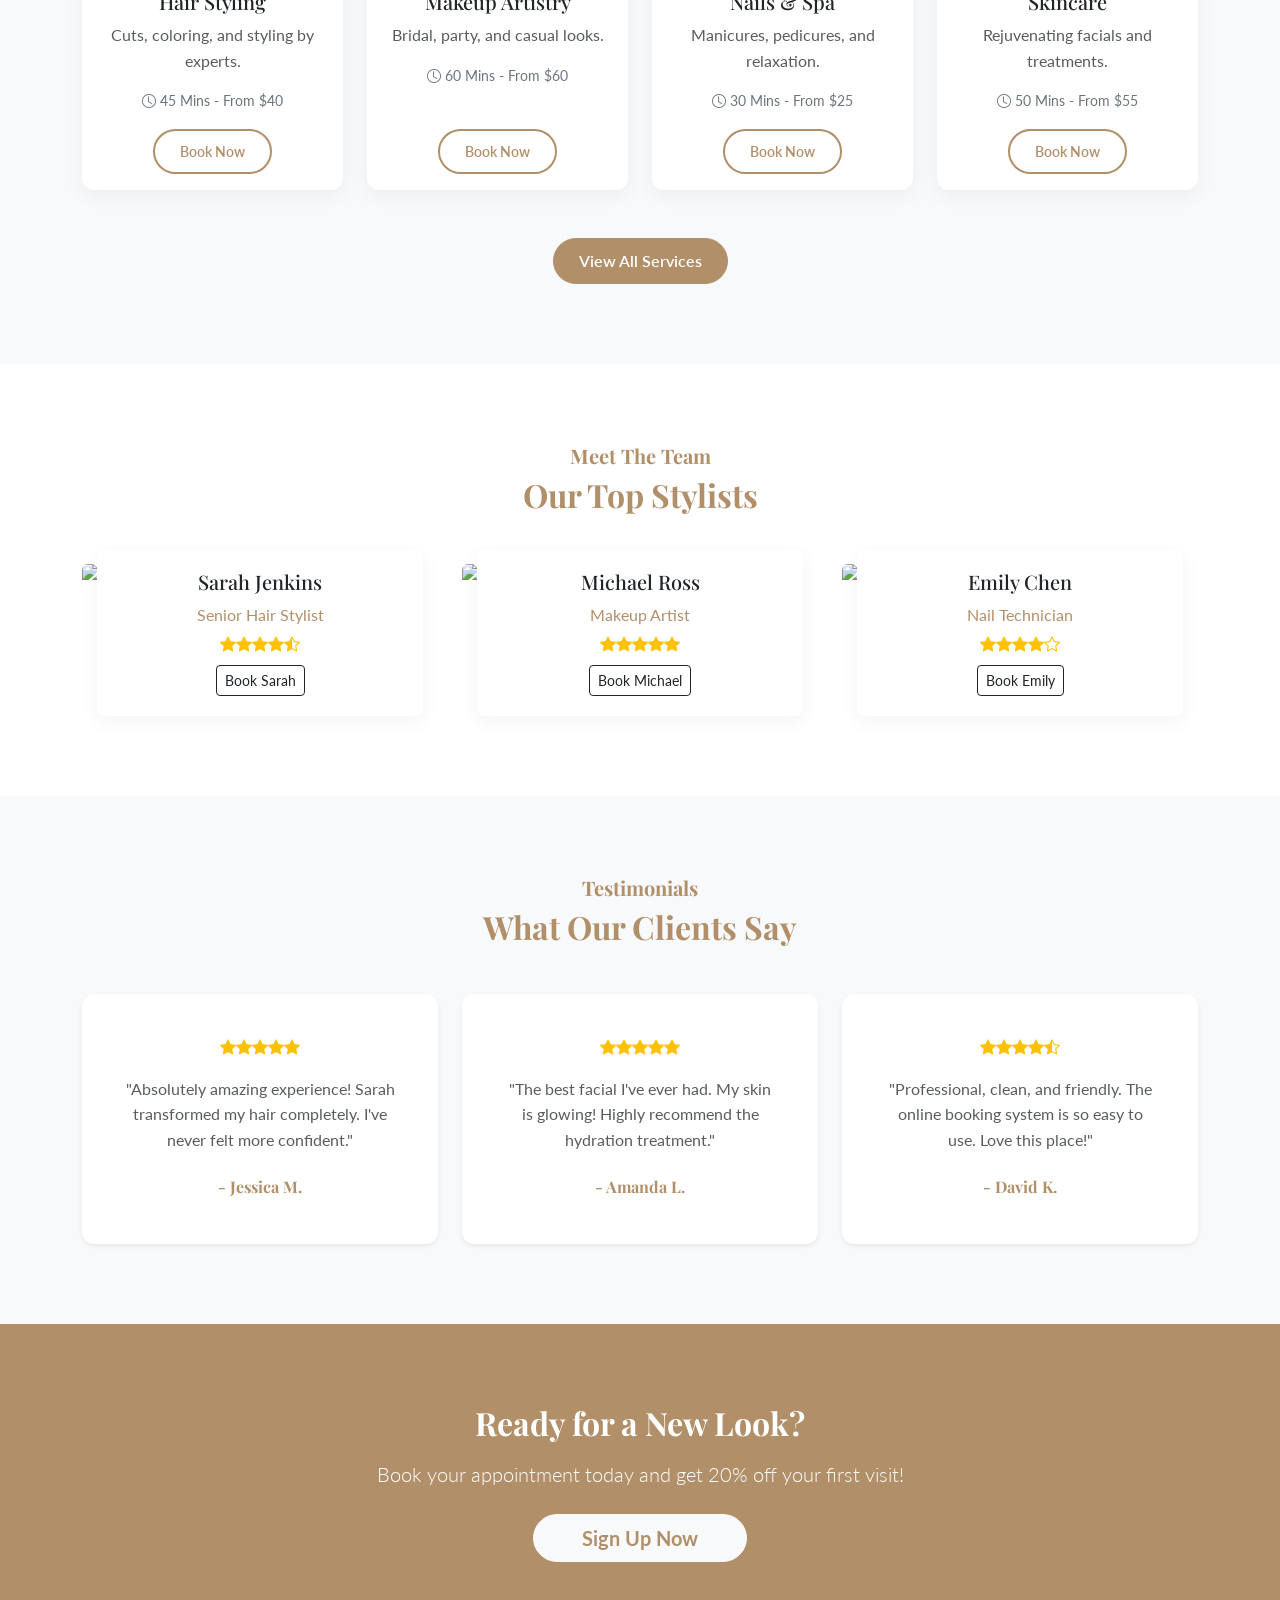
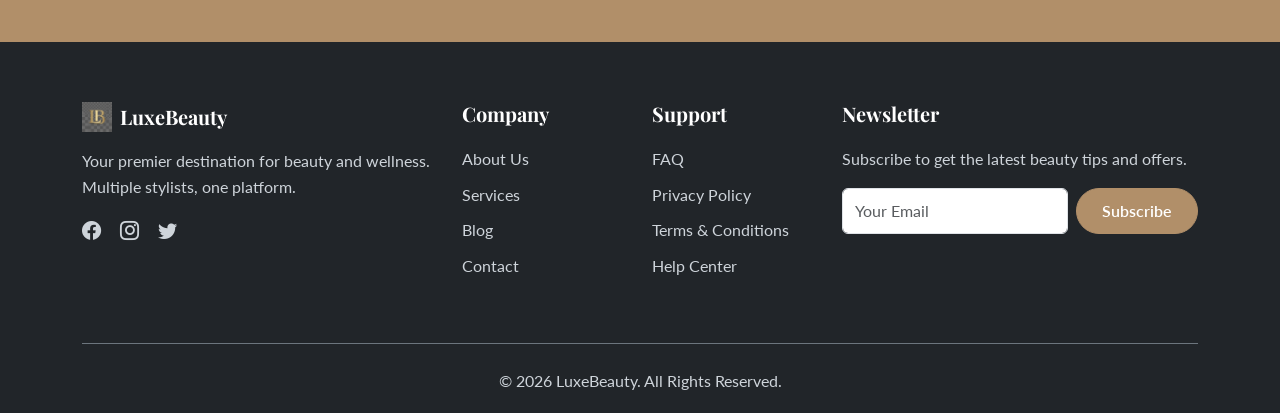
==== commit 1f7357af: "Enhance UI, fix dark mode contrast, improve hero section, and refine responsive alignment" ====
--- a/index.html
+++ b/index.html
@@ -39,7 +39,7 @@
                         <button type="button" class="btn-close" data-bs-dismiss="offcanvas" aria-label="Close"></button>
                     </div>
                     <div class="offcanvas-body">
-                        <ul class="navbar-nav me-auto mb-2 mb-lg-0">
+                        <ul class="navbar-nav mx-auto mb-2 mb-lg-0">
                             <li class="nav-item"><a class="nav-link" href="index.html">Home</a></li>
                             <li class="nav-item"><a class="nav-link" href="home-2.html">Home 2</a></li>
                             <li class="nav-item"><a class="nav-link" href="about.html">About</a></li>
@@ -63,21 +63,69 @@
     <!-- Hero Section -->
     <section class="hero d-flex align-items-center">
         <div class="container hero-content text-center">
-            <h1>Experience Beauty, <br> Redefined.</h1>
-            <p class="lead mb-4">Book your favorite stylist for a personalized salon experience.</p>
-            <a href="services.html" class="btn btn-primary-custom btn-lg">Book Appointment</a>
+            <h1 class="display-1">Your Beauty, <br> Our Masterpiece.</h1>
+            <p class="lead mb-4 mx-auto">Discover the city's finest independent stylists on one single platform. <br>
+                Personalized care, premium products, and a look you'll love.</p>
+            <div class="d-flex justify-content-center gap-3">
+                <a href="services.html" class="btn btn-primary-custom btn-lg px-5">Book Appointment</a>
+                <a href="about.html" class="btn btn-outline-light btn-lg px-5">Our Story</a>
+            </div>
+        </div>
+    </section>
+
+    <!-- Why Choose Us -->
+    <section class="section-padding">
+        <div class="container">
+            <div class="row text-center mb-5">
+                <div class="col-lg-8 mx-auto">
+                    <h5 class="text-primary-custom text-uppercase letter-spacing-2">Why LuxeBeauty</h5>
+                    <h2 class="display-5">The Gold Standard of Salon Services</h2>
+                </div>
+            </div>
+            <div class="row g-4">
+                <div class="col-md-4">
+                    <div class="card h-100 p-4 border-0 shadow-sm text-center">
+                        <div class="card-body">
+                            <i class="bi bi-gem text-primary-custom display-4 mb-3"></i>
+                            <h4 class="mb-3">Premium Quality</h4>
+                            <p class="text-muted">We use only the finest, eco-friendly products for all treatments,
+                                ensuring your skin and hair stay healthy and vibrant.</p>
+                        </div>
+                    </div>
+                </div>
+                <div class="col-md-4">
+                    <div class="card h-100 p-4 border-0 shadow-sm text-center">
+                        <div class="card-body">
+                            <i class="bi bi-award text-primary-custom display-4 mb-3"></i>
+                            <h4 class="mb-3">Expert Stylists</h4>
+                            <p class="text-muted">Our stylists are industry leaders with years of experience and a
+                                passion for their craft.</p>
+                        </div>
+                    </div>
+                </div>
+                <div class="col-md-4">
+                    <div class="card h-100 p-4 border-0 shadow-sm text-center">
+                        <div class="card-body">
+                            <i class="bi bi-calendar-check text-primary-custom display-4 mb-3"></i>
+                            <h4 class="mb-3">Seamless Booking</h4>
+                            <p class="text-muted">Book your favorite stylist in seconds through our modern and intuitive
+                                online platform.</p>
+                        </div>
+                    </div>
+                </div>
+            </div>
         </div>
     </section>
 
     <!-- Intro Section -->
-    <section class="section-padding">
+    <section class="section-padding bg-light">
         <div class="container">
             <div class="row align-items-center">
                 <div class="col-lg-6 mb-4 mb-lg-0">
                     <img src="https://images.unsplash.com/photo-1560066984-138dadb4c035?ixlib=rb-4.0.3&auto=format&fit=crop&w=800&q=80"
                         alt="Salon Interior" class="img-fluid rounded shadow-lg">
                 </div>
-                <div class="col-lg-6 ps-lg-5 text-center">
+                <div class="col-lg-6 ps-lg-5 text-center text-lg-start">
                     <h5 class="text-uppercase text-primary-custom letter-spacing-2">Welcome to LuxeBeauty</h5>
                     <h2 class="display-5 mb-3">We Care About Your Beauty & Wellness</h2>
                     <p class="text-muted">LuxeBeauty is more than just a salon; it's a sanctuary where style meets
@@ -97,6 +145,48 @@
         </div>
     </section>
 
+    <!-- Special Offers -->
+    <section class="section-padding">
+        <div class="container">
+            <div class="row align-items-center mb-5">
+                <div class="col-lg-6">
+                    <h5 class="text-primary-custom text-uppercase">Exclusive Deals</h5>
+                    <h2 class="display-5">Special Monthly Offers</h2>
+                </div>
+                <div class="col-lg-6 text-lg-end">
+                    <p class="text-muted">Don't miss out on our limited-time beauty packages. <br> Treat yourself to the
+                        luxury you deserve.</p>
+                </div>
+            </div>
+            <div class="row g-4">
+                <div class="col-md-6">
+                    <div class="position-relative overflow-hidden rounded shadow-lg" style="height: 300px;">
+                        <img src="https://images.unsplash.com/photo-1522337660859-02fbefca4702?ixlib=rb-4.0.3&auto=format&fit=crop&w=800&q=80"
+                            class="w-100 h-100 object-fit-cover" alt="Offer 1">
+                        <div
+                            class="position-absolute top-0 start-0 w-100 h-100 bg-dark bg-opacity-50 d-flex flex-column justify-content-center p-5 text-white">
+                            <h3 class="text-white">New Client Special</h3>
+                            <p class="mb-4">Get 20% off your first visit with any of our stylists.</p>
+                            <div><a href="register.html" class="btn btn-primary-custom">Claim Offer</a></div>
+                        </div>
+                    </div>
+                </div>
+                <div class="col-md-6">
+                    <div class="position-relative overflow-hidden rounded shadow-lg" style="height: 300px;">
+                        <img src="https://images.unsplash.com/photo-1512496015851-a90fb38ba796?ixlib=rb-4.0.3&auto=format&fit=crop&w=800&q=80"
+                            class="w-100 h-100 object-fit-cover" alt="Offer 2">
+                        <div
+                            class="position-absolute top-0 start-0 w-100 h-100 bg-dark bg-opacity-50 d-flex flex-column justify-content-center p-5 text-white">
+                            <h3 class="text-white">Bridal Glow Package</h3>
+                            <p class="mb-4">Book your wedding party and get a free trial session.</p>
+                            <div><a href="services.html" class="btn btn-primary-custom">Learn More</a></div>
+                        </div>
+                    </div>
+                </div>
+            </div>
+        </div>
+    </section>
+
     <!-- Popular Services -->
     <section class="section-padding bg-light">
         <div class="container">
@@ -346,4 +436,4 @@
     <script src="assets/js/main.js"></script>
 </body>
 
-</html>
+</html>
--- a/assets/css/style.css
+++ b/assets/css/style.css
@@ -25,11 +25,12 @@
 
 [data-theme="dark"] {
     --secondary-color: #f8f9fa;
-    --body-bg: #1a1a1a;
-    --card-bg: #2c2c2c;
+    --body-bg: #121212;
+    /* Slightly darker for better depth */
+    --card-bg: #1e1e1e;
     --dark-text: #f8f9fa;
-    --tertiary-color: #2c2c2c;
-    --border-color: #444;
+    --tertiary-color: #1e1e1e;
+    --border-color: #333;
 }
 
 [data-theme="dark"] h1,
@@ -38,7 +39,12 @@
 [data-theme="dark"] h4,
 [data-theme="dark"] h5,
 [data-theme="dark"] h6 {
-    color: #f8f9fa !important;
+    color: #ffffff !important;
+}
+
+[data-theme="dark"] .text-primary-custom {
+    color: #d4b494 !important;
+    /* Lighter than #B18F69 for better dark mode visibility */
 }
 
 [data-theme="dark"] .navbar {
@@ -57,6 +63,18 @@
 [data-theme="dark"] .offcanvas {
     background-color: var(--body-bg) !important;
     color: var(--dark-text) !important;
+}
+
+/* Remove dark box behind menu on desktop */
+@media (min-width: 992px) {
+
+    .offcanvas,
+    .offcanvas-body,
+    [data-theme="dark"] .offcanvas,
+    [data-theme="dark"] .offcanvas-body {
+        background-color: transparent !important;
+        background: transparent !important;
+    }
 }
 
 [data-theme="dark"] .offcanvas .btn-close {
@@ -120,6 +138,101 @@
 [data-theme="dark"] .card-body,
 [data-theme="dark"] .card-body .btn-link {
     color: #f8f9fa !important;
+}
+
+/* Form Controls Dark Mode */
+[data-theme="dark"] .form-control,
+[data-theme="dark"] .form-select {
+    background-color: #2c2c2c;
+    border-color: #444;
+    color: #f8f9fa;
+}
+
+[data-theme="dark"] .form-control:focus {
+    background-color: #333;
+    border-color: var(--primary-color);
+    color: #fff;
+    box-shadow: 0 0 0 0.25rem rgba(177, 143, 105, 0.25);
+}
+
+[data-theme="dark"] .form-control::placeholder {
+    color: #adb5bd;
+}
+
+/* Accordion Dark Mode */
+[data-theme="dark"] .accordion-item {
+    background-color: #2c2c2c;
+    border-color: #444;
+}
+
+[data-theme="dark"] .accordion-button {
+    background-color: #2c2c2c;
+    color: #f8f9fa;
+}
+
+[data-theme="dark"] .accordion-button:not(.collapsed) {
+    background-color: #333;
+    color: var(--primary-color);
+}
+
+[data-theme="dark"] .accordion-button::after {
+    filter: invert(1) brightness(2);
+}
+
+/* List Groups Dark Mode */
+[data-theme="dark"] .list-group-item {
+    background-color: #2c2c2c;
+    border-color: #444;
+    color: #f8f9fa;
+}
+
+[data-theme="dark"] .list-group-item-action:hover {
+    background-color: #333;
+    color: #fff;
+}
+
+/* Pagination Dark Mode */
+[data-theme="dark"] .page-link {
+    background-color: #2c2c2c;
+    border-color: #444;
+    color: #f8f9fa;
+}
+
+[data-theme="dark"] .page-link:hover {
+    background-color: #333;
+}
+
+[data-theme="dark"] .btn-outline-custom {
+    color: #d4b494;
+    border-color: #d4b494;
+}
+
+[data-theme="dark"] .btn-outline-custom:hover {
+    background-color: #d4b494;
+    color: #212529;
+}
+
+[data-theme="dark"] .bg-primary-custom {
+    background-color: #927553 !important;
+    /* Darker shade to ensure white text is readable */
+}
+
+/* Auth Pages Dark Mode */
+[data-theme="dark"] .auth-card {
+    background-color: #1e1e1e !important;
+    color: #f8f9fa !important;
+    border: 1px solid #333;
+}
+
+[data-theme="dark"] .auth-bg {
+    background-image: linear-gradient(rgba(0, 0, 0, 0.7), rgba(0, 0, 0, 0.7)), url('https://images.unsplash.com/photo-1560066984-138dadb4c035?ixlib=rb-4.0.3&auto=format&fit=crop&w=1920&q=80') !important;
+}
+
+/* Alert/Demo Note Dark Mode */
+[data-theme="dark"] .alert-info {
+    background-color: #0b2e3a;
+    border-color: #0f4c5e;
+    color: #9eeaf9;
 }
 
 .italic {
@@ -220,6 +333,7 @@
     display: flex;
     flex-direction: column;
     flex-grow: 1;
+    align-items: center;
 }
 
 .card-body .btn {
@@ -229,6 +343,18 @@
 
 .card:hover {
     transform: translateY(-5px);
+}
+
+/* Blog card Read More alignment */
+.card-body>a.text-primary-custom {
+    margin-top: auto;
+}
+
+/* Center incomplete rows in tablet view for blog cards */
+@media (min-width: 768px) and (max-width: 991.98px) {
+    .section-padding .row.g-4 {
+        justify-content: center;
+    }
 }
 
 /* Header & Navbar */
@@ -277,6 +403,27 @@
 .nav-link:hover,
 .nav-link.active {
     color: var(--primary-color) !important;
+}
+
+/* Fix for 1024px alignment */
+@media (min-width: 992px) and (max-width: 1200px) {
+    .navbar-brand {
+        font-size: 1.5rem;
+    }
+
+    .nav-link {
+        margin: 0 5px;
+        font-size: 0.9rem;
+    }
+
+    .btn-sm {
+        padding: 5px 15px;
+        font-size: 0.85rem;
+    }
+
+    .theme-switch {
+        margin-left: 10px;
+    }
 }
 
 /* Theme Toggle */
@@ -290,40 +437,62 @@
 /* Hero Section */
 .hero {
     position: relative;
-    background: url('../images/hero-bg-placeholder.jpg') no-repeat center center/cover;
-    height: 85vh;
-    /* Large hero */
+    background: linear-gradient(rgba(0, 0, 0, 0.4), rgba(0, 0, 0, 0.4)), url('https://images.unsplash.com/photo-1521590832167-7bcbfaa6381f?ixlib=rb-4.0.3&auto=format&fit=crop&w=1920&q=80') no-repeat center center/cover;
+    height: 100vh;
     display: flex;
     align-items: center;
     color: white;
-}
-
-.hero::before {
+    overflow: hidden;
+}
+
+.hero::after {
     content: '';
     position: absolute;
-    top: 0;
+    bottom: 0;
     left: 0;
-    right: 0;
-    bottom: 0;
-    background: rgba(0, 0, 0, 0.5);
-    /* Overlay */
+    width: 100%;
+    height: 15vh;
+    background: linear-gradient(transparent, var(--body-bg));
+    z-index: 1;
 }
 
 .hero-content {
     position: relative;
-    z-index: 1;
+    z-index: 2;
 }
 
 .hero h1 {
     color: white;
-    font-size: 3.5rem;
-    margin-bottom: 20px;
+    font-size: 4.5rem;
+    margin-bottom: 25px;
+    text-shadow: 2px 2px 10px rgba(0, 0, 0, 0.3);
+    animation: fadeInUp 1s ease-out;
 }
 
 .hero p {
-    font-size: 1.2rem;
-    margin-bottom: 30px;
-    opacity: 0.9;
+    font-size: 1.5rem;
+    margin-bottom: 40px;
+    opacity: 0.95;
+    max-width: 700px;
+    margin-left: auto;
+    margin-right: auto;
+    animation: fadeInUp 1s ease-out 0.2s backwards;
+}
+
+.hero .btn {
+    animation: fadeInUp 1s ease-out 0.4s backwards;
+}
+
+@keyframes fadeInUp {
+    from {
+        opacity: 0;
+        transform: translateY(30px);
+    }
+
+    to {
+        opacity: 1;
+        transform: translateY(0);
+    }
 }
 
 /* Services Section */
@@ -438,6 +607,19 @@
     }
 }
 
+/* Active nav tabs styling */
+.nav-pills .nav-link.active {
+    background-color: var(--primary-color) !important;
+    color: white !important;
+    border-color: var(--primary-color) !important;
+}
+
+.nav-pills .nav-link:not(.active) {
+    background-color: transparent !important;
+    color: var(--dark-text) !important;
+    border: 1px solid var(--border-color) !important;
+}
+
 /* Responsive */
 @media (max-width: 768px) {
     .hero h1 {
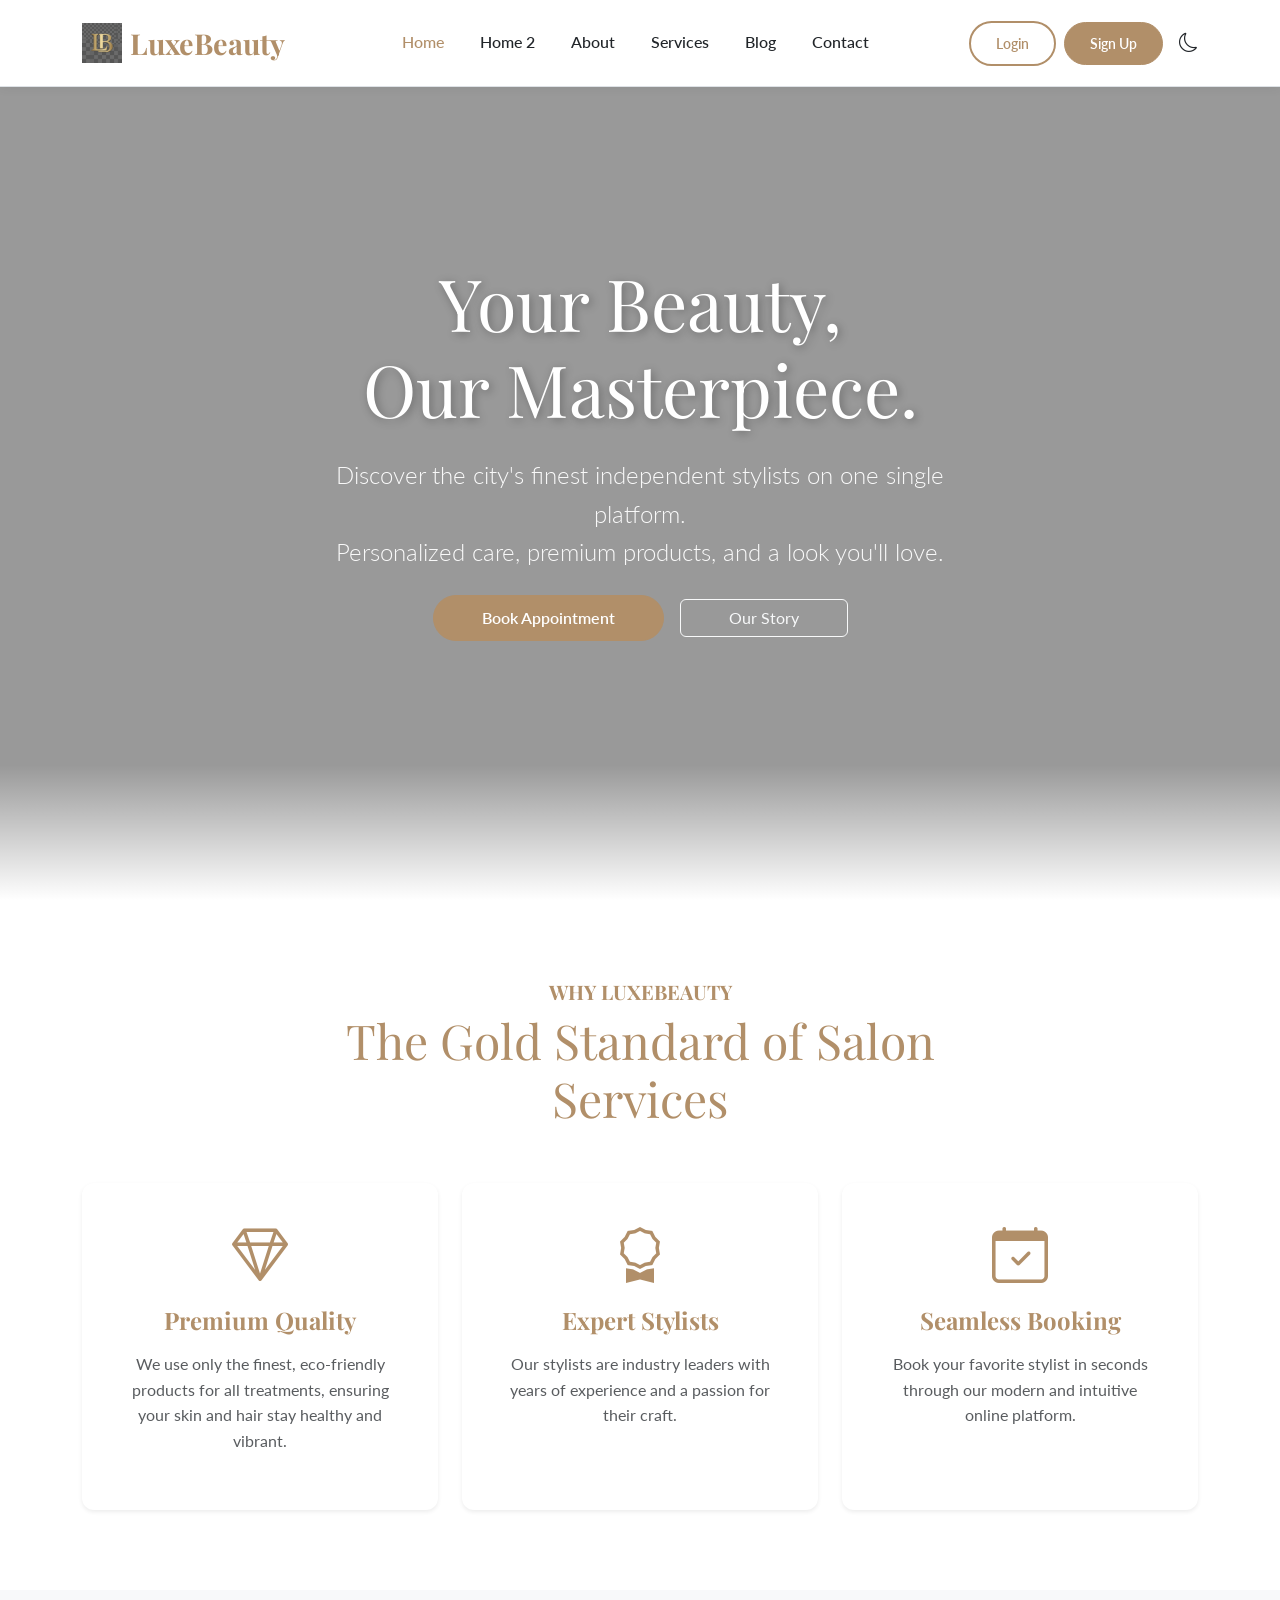
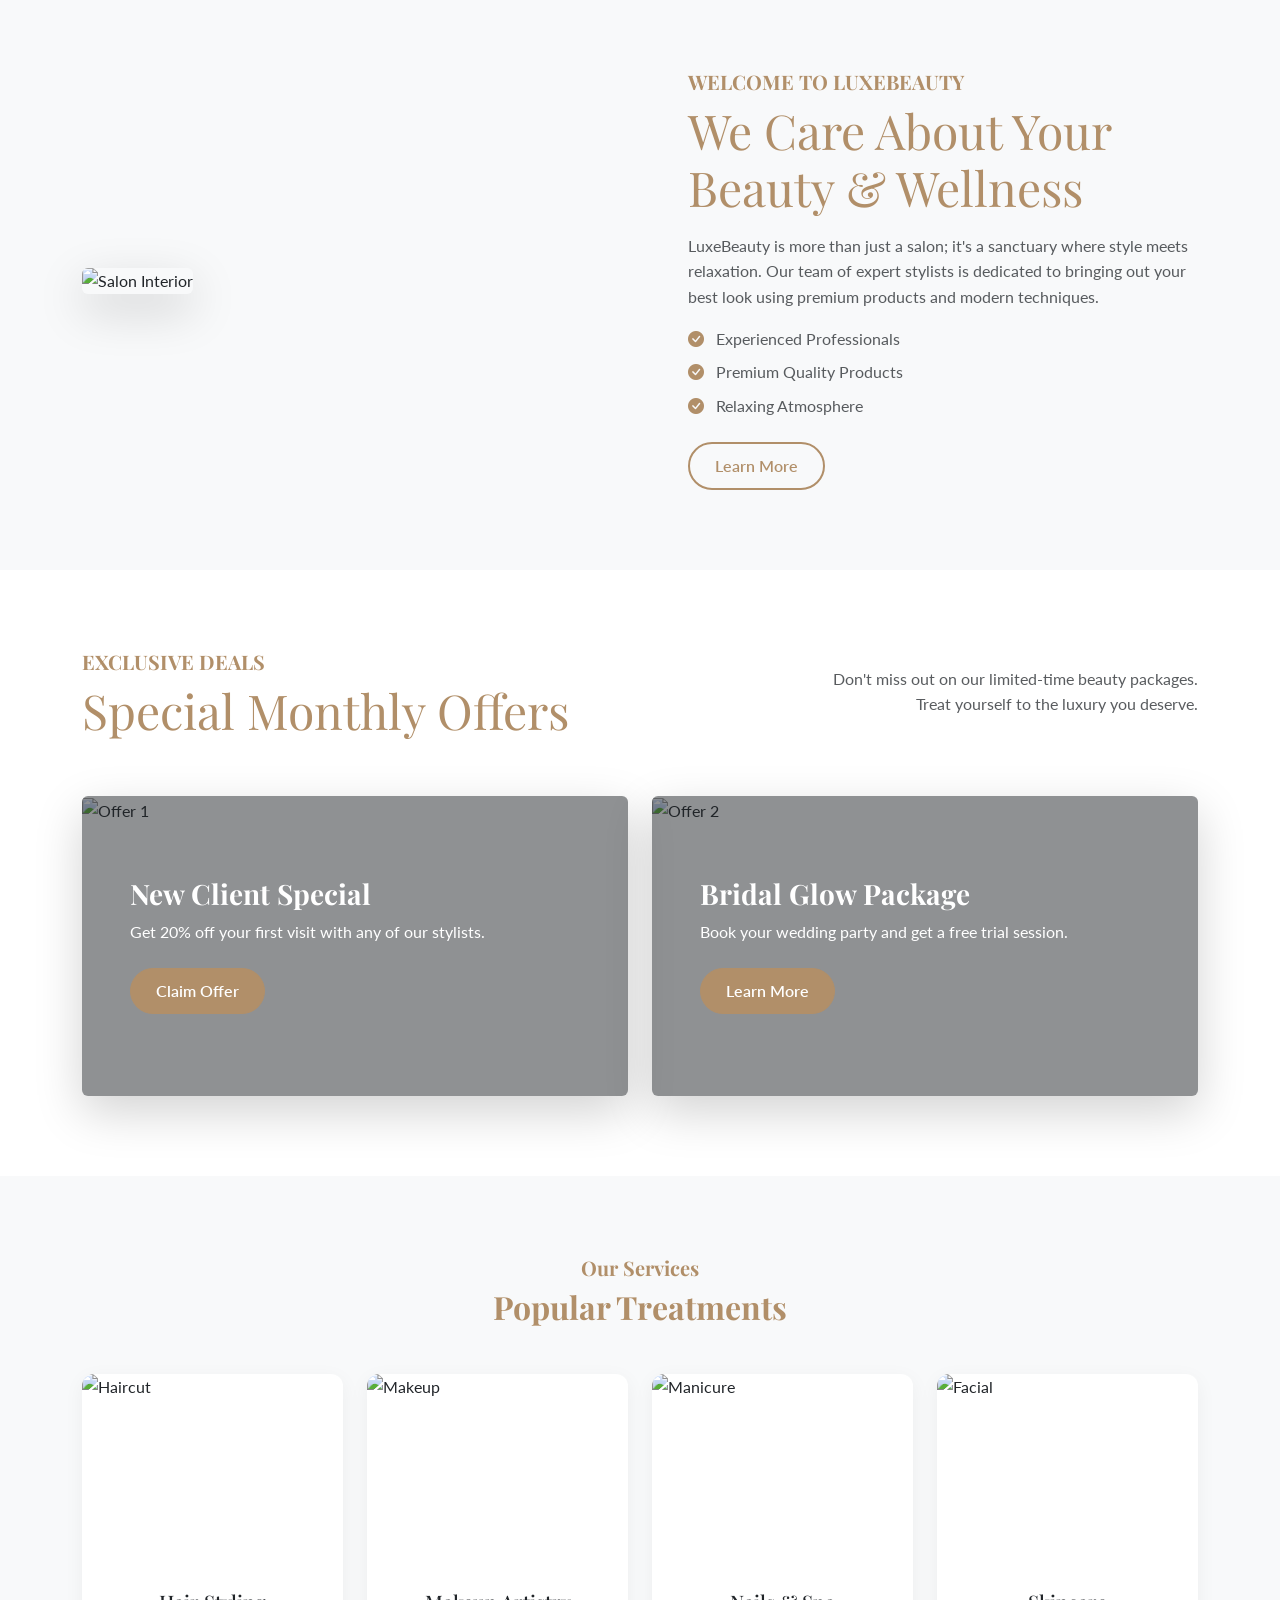
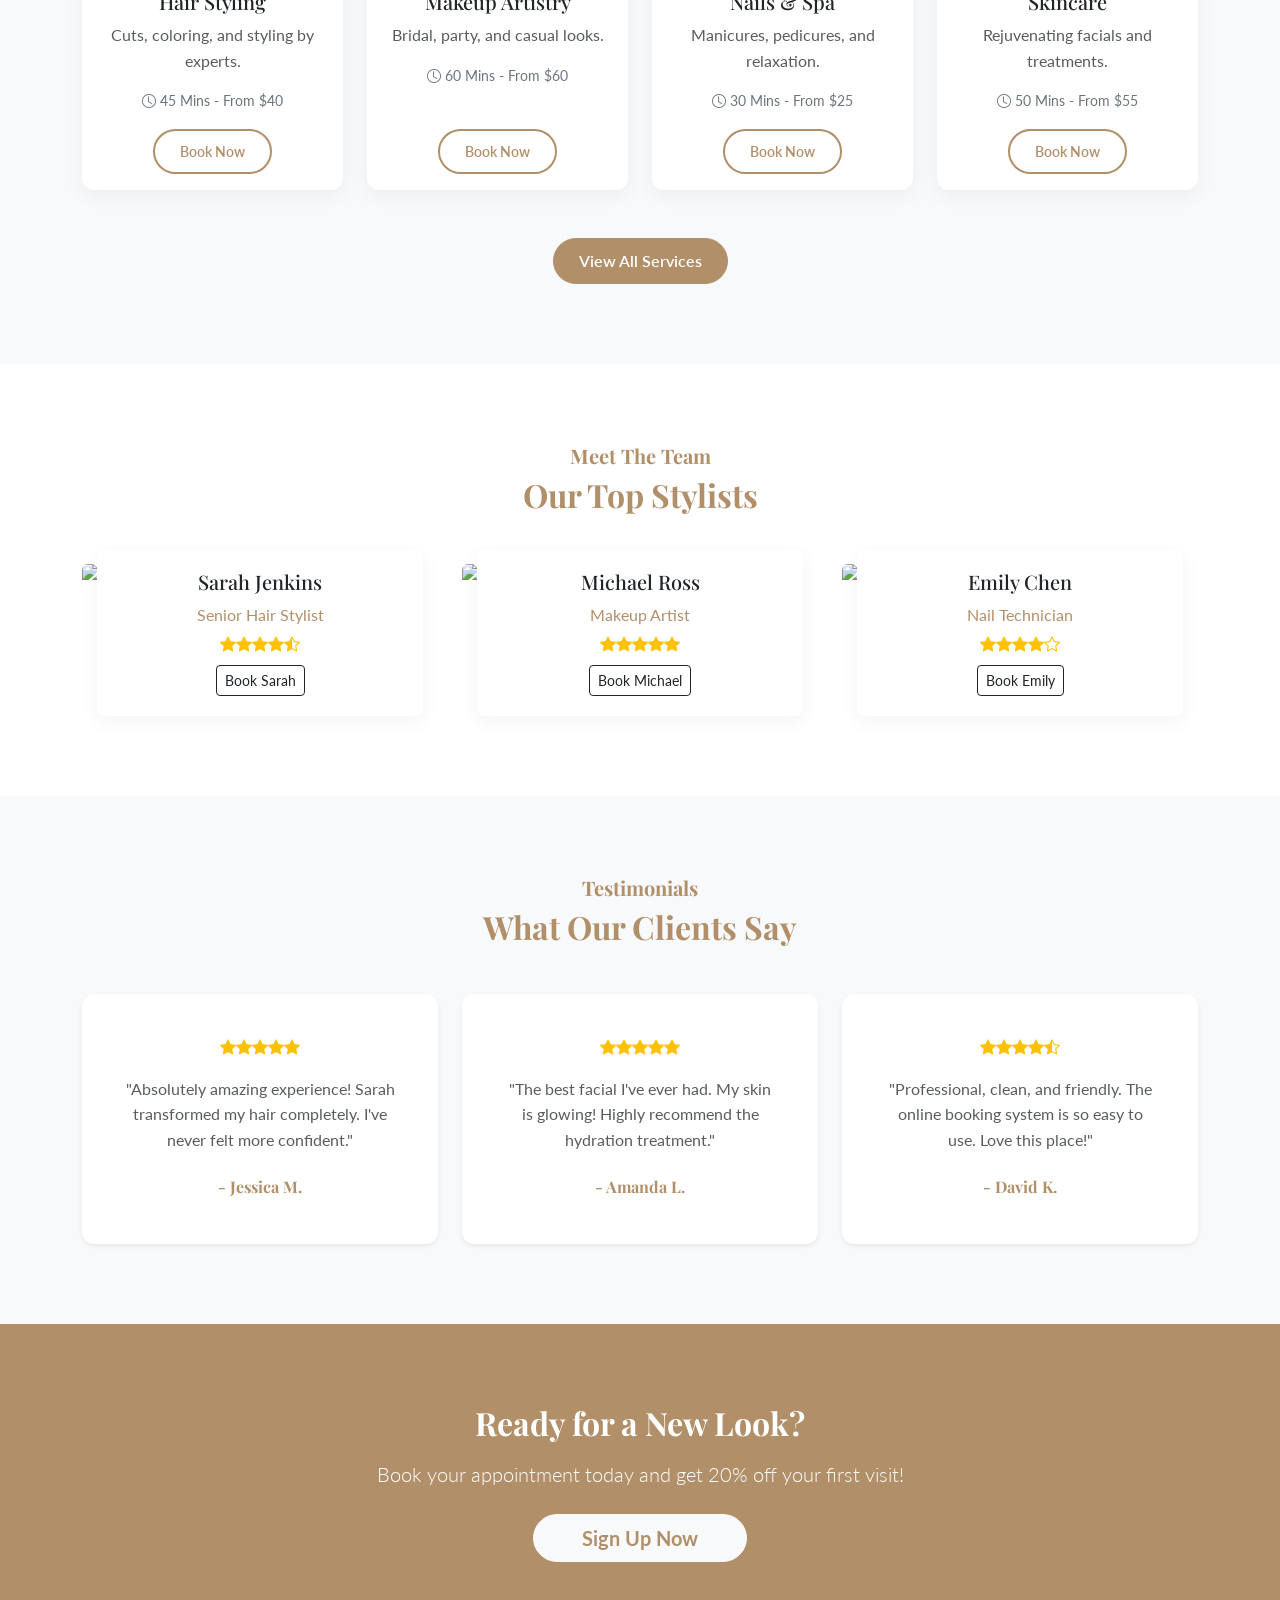
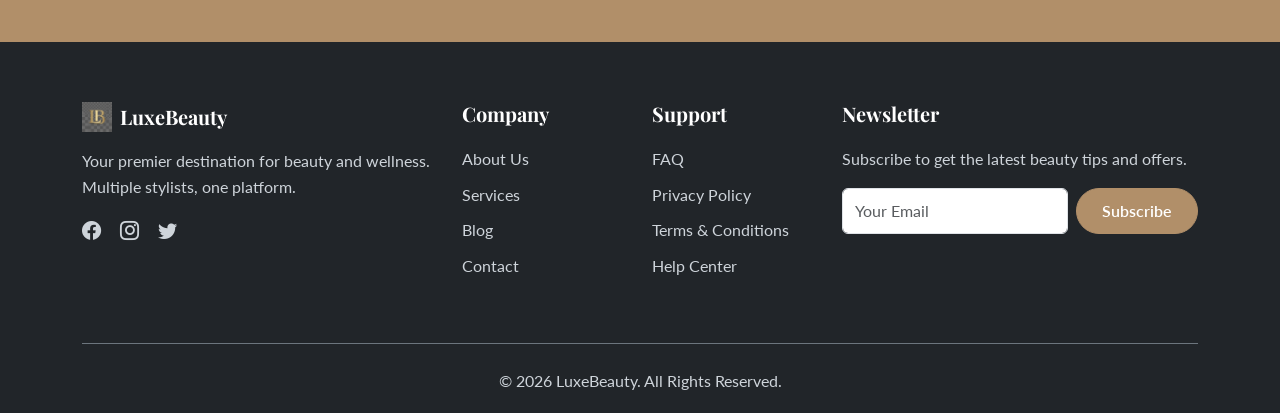
==== commit 89dc345a: "Fix mobile responsiveness, brand name visibility, and add social logins" ====
--- a/index.html
+++ b/index.html
@@ -63,12 +63,13 @@
     <!-- Hero Section -->
     <section class="hero d-flex align-items-center">
         <div class="container hero-content text-center">
-            <h1 class="display-1">Your Beauty, <br> Our Masterpiece.</h1>
-            <p class="lead mb-4 mx-auto">Discover the city's finest independent stylists on one single platform. <br>
+            <h1 class="display-1">Your Beauty, <br class="d-none d-md-block"> Our Masterpiece.</h1>
+            <p class="lead mb-4 mx-auto px-2">Discover the city's finest independent stylists on one single platform.
+                <br class="d-none d-md-block">
                 Personalized care, premium products, and a look you'll love.</p>
-            <div class="d-flex justify-content-center gap-3">
-                <a href="services.html" class="btn btn-primary-custom btn-lg px-5">Book Appointment</a>
-                <a href="about.html" class="btn btn-outline-light btn-lg px-5">Our Story</a>
+            <div class="d-flex flex-column flex-sm-row justify-content-center align-items-center gap-3">
+                <a href="services.html" class="btn btn-primary-custom px-5">Book Appointment</a>
+                <a href="about.html" class="btn btn-outline-light px-5">Our Story</a>
             </div>
         </div>
     </section>
--- a/assets/css/style.css
+++ b/assets/css/style.css
@@ -626,12 +626,33 @@
         font-size: 2.5rem;
     }
 
+    .hero p {
+        font-size: 1.1rem;
+    }
+
     .section-padding {
         padding: 50px 0;
     }
 
     section.mt-5 {
         margin-top: 5.5rem !important;
-        /* Slightly more space to be safe */
+    }
+}
+
+@media (max-width: 480px) {
+    .hero h1 {
+        font-size: 2rem;
+    }
+
+    .hero p {
+        font-size: 1rem;
+        margin-bottom: 25px;
+    }
+
+    .hero .btn {
+        width: 100%;
+        max-width: 280px;
+        padding-left: 15px !important;
+        padding-right: 15px !important;
     }
 }
